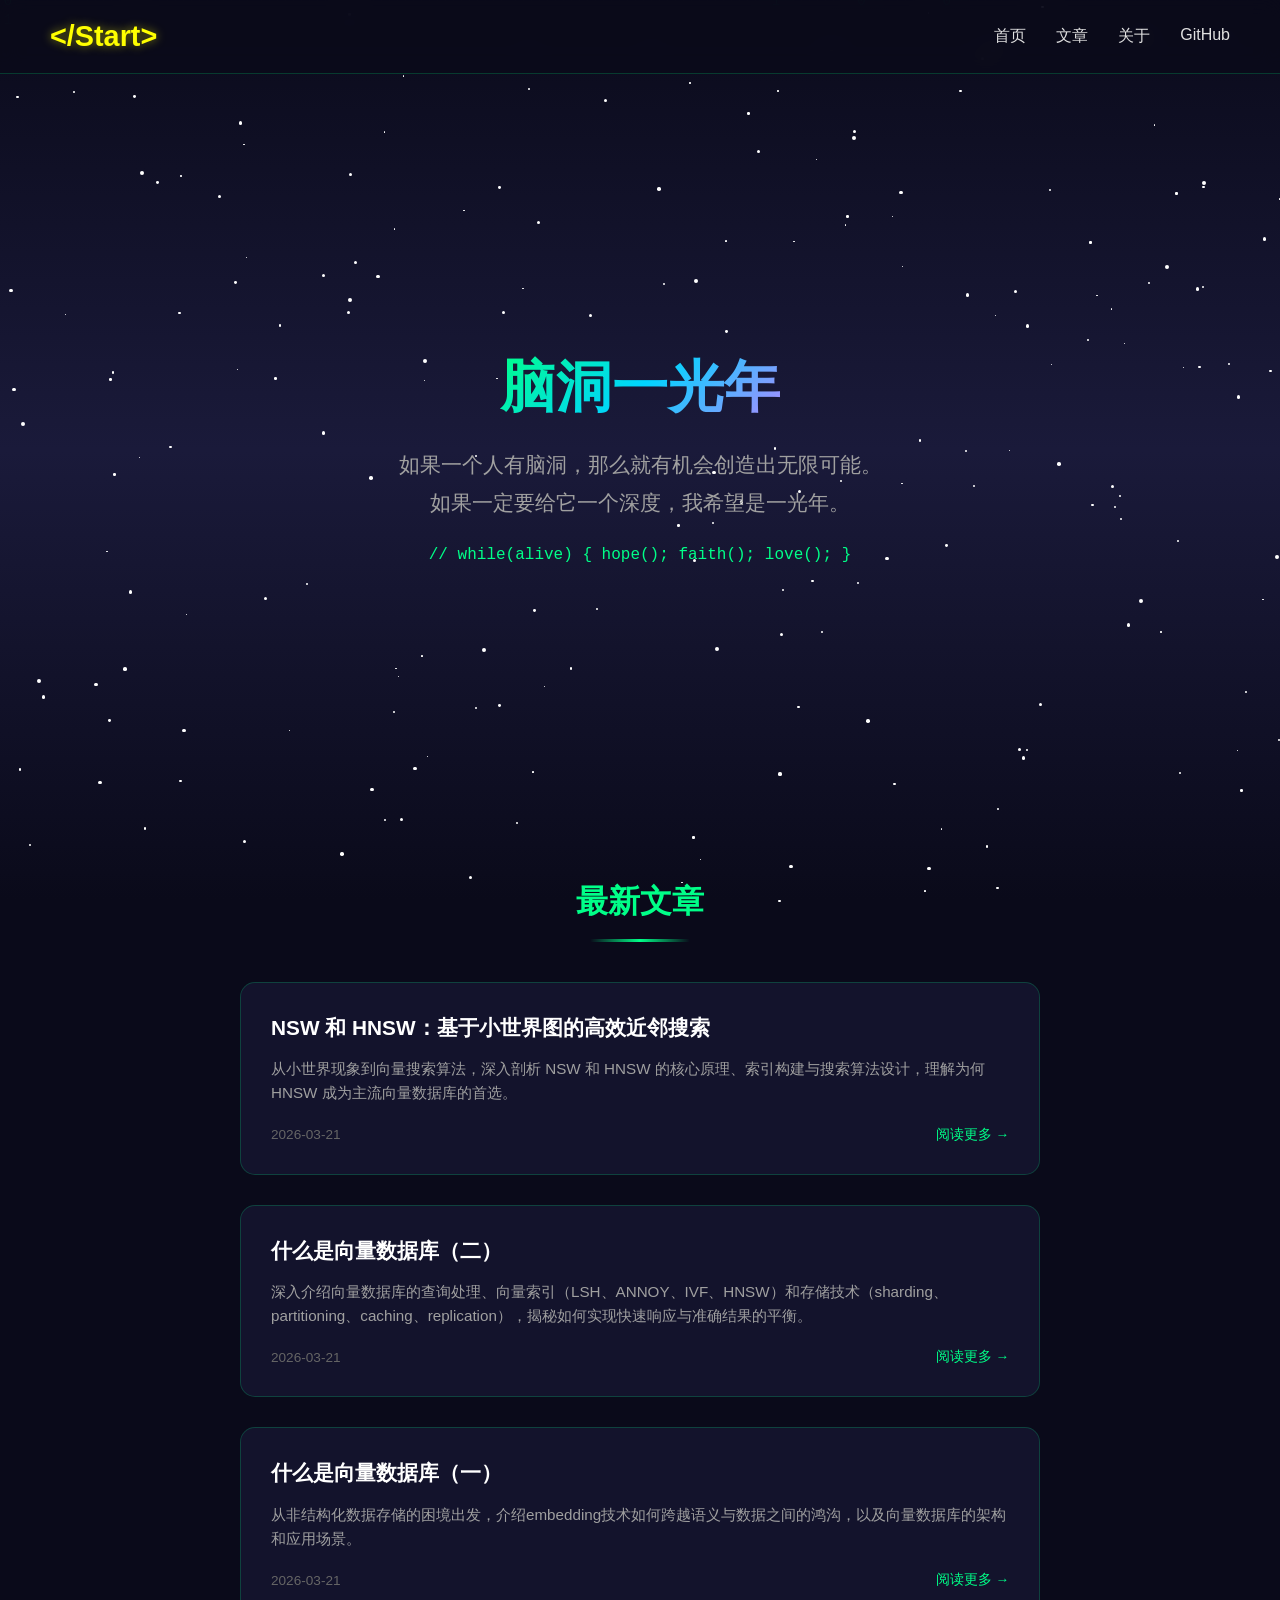
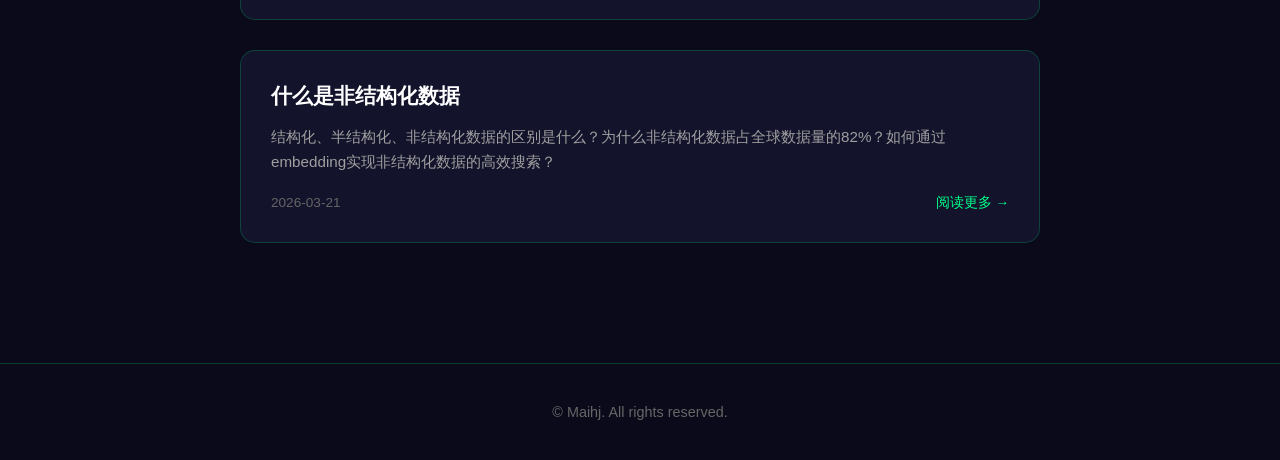
==== index.html @ da45a1bf "add analytics" ====
<!--
  Copyright (C) 2026 Maihj

  This program is free software: you can redistribute it and/or modify
  it under the terms of the GNU Affero General Public License as published
  by the Free Software Foundation, either version 3 of the License, or
  (at your option) any later version.

  This program is distributed in the hope that it will be useful,
  but WITHOUT ANY WARRANTY; without even the implied warranty of
  MERCHANTABILITY or FITNESS FOR A PARTICULAR PURPOSE. See the
  GNU Affero General Public License for more details.

  You should have received a copy of the GNU Affero General Public License
  along with this program. If not, see <https://www.gnu.org/licenses/>.
-->
<!DOCTYPE html>
<html lang="zh-CN">
<head>
    <meta charset="UTF-8">
    <meta name="viewport" content="width=device-width, initial-scale=1.0">
    <title>脑洞一光年</title>
    <link rel="stylesheet" href="css/style.css">
    <!-- Google tag (gtag.js) -->
    <script async src="https://www.googletagmanager.com/gtag/js?id=G-RDPFG4P50X"></script>
    <script>
        window.dataLayer = window.dataLayer || [];
        function gtag(){dataLayer.push(arguments);}
        gtag('js', new Date());
        gtag('config', 'G-RDPFG4P50X');
    </script>
</head>
<body>
    <!-- Starfield Background -->
    <div class="starfield"></div>
    <div class="stars" id="stars"></div>

    <!-- Binary Rain Effect -->
    <div class="binary-rain" id="binary-rain"></div>

    <!-- Navigation Bar -->
    <nav class="navbar">
        <a href="index.html" class="logo">&lt;/Start&gt;</a>
        <ul class="nav-links">
            <li><a href="index.html">首页</a></li>
            <li><a href="#articles">文章</a></li>
            <li><a href="about.html">关于</a></li>
            <li><a href="https://github.com/maihj" target="_blank">GitHub</a></li>
        </ul>
    </nav>

    <!-- Main Content -->
    <main class="main-content">
        <!-- Hero Section -->
        <section class="hero">
            <h1>脑洞一光年</h1>
            <p>如果一个人有脑洞，那么就有机会创造出无限可能。</p>
            <p>如果一定要给它一个深度，我希望是一光年。</p>
            <p class="tagline">// while(alive) { hope(); faith(); love(); }</p>
        </section>

        <!-- Article List -->
        <section class="articles-section" id="articles">
            <h2 class="section-title">最新文章</h2>
            <div class="articles-grid">
                <!-- NSW 和 HNSW：基于小世界图的高效近邻搜索 -->
                <article class="article-card">
                    <h3><a href="articles/nsw_hnsw.html">NSW 和 HNSW：基于小世界图的高效近邻搜索</a></h3>
                    <p class="summary">从小世界现象到向量搜索算法，深入剖析 NSW 和 HNSW 的核心原理、索引构建与搜索算法设计，理解为何 HNSW 成为主流向量数据库的首选。</p>
                    <div class="meta">
                        <span class="date">2026-03-21</span>
                        <a href="articles/nsw_hnsw.html" class="read-more">阅读更多 →</a>
                    </div>
                </article>
                <!-- 什么是向量数据库（二） -->
                <article class="article-card">
                    <h3><a href="articles/vector_db_2.html">什么是向量数据库（二）</a></h3>
                    <p class="summary">深入介绍向量数据库的查询处理、向量索引（LSH、ANNOY、IVF、HNSW）和存储技术（sharding、partitioning、caching、replication），揭秘如何实现快速响应与准确结果的平衡。</p>
                    <div class="meta">
                        <span class="date">2026-03-21</span>
                        <a href="articles/vector_db_2.html" class="read-more">阅读更多 →</a>
                    </div>
                </article>

                <!-- 什么是向量数据库（一） -->
                <article class="article-card">
                    <h3><a href="articles/vector_db_1.html">什么是向量数据库（一）</a></h3>
                    <p class="summary">从非结构化数据存储的困境出发，介绍embedding技术如何跨越语义与数据之间的鸿沟，以及向量数据库的架构和应用场景。</p>
                    <div class="meta">
                        <span class="date">2026-03-21</span>
                        <a href="articles/vector_db_1.html" class="read-more">阅读更多 →</a>
                    </div>
                </article>

                <!-- 什么是非结构化数据 -->
                <article class="article-card">
                    <h3><a href="articles/unstructured_data.html">什么是非结构化数据</a></h3>
                    <p class="summary">结构化、半结构化、非结构化数据的区别是什么？为什么非结构化数据占全球数据量的82%？如何通过embedding实现非结构化数据的高效搜索？</p>
                    <div class="meta">
                        <span class="date">2026-03-21</span>
                        <a href="articles/unstructured_data.html" class="read-more">阅读更多 →</a>
                    </div>
                </article>
            </div>
        </section>
    </main>

    <!-- Footer -->
    <footer class="footer">
        <p>&copy; Maihj. All rights reserved.</p>
    </footer>

    <script>
        // Generate Random Stars
        function createStars() {
            const starsContainer = document.getElementById('stars');
            const starCount = 200;

            for (let i = 0; i < starCount; i++) {
                const star = document.createElement('div');
                star.className = 'star';
                star.style.left = Math.random() * 100 + '%';
                star.style.top = Math.random() * 100 + '%';
                star.style.width = Math.random() * 3 + 1 + 'px';
                star.style.height = star.style.width;
                star.style.setProperty('--duration', (Math.random() * 3 + 2) + 's');
                star.style.animationDelay = Math.random() * 5 + 's';
                starsContainer.appendChild(star);
            }
        }

        // Generate Binary Rain
        function createBinaryRain() {
            const rainContainer = document.getElementById('binary-rain');
            const columnCount = 30;

            for (let i = 0; i < columnCount; i++) {
                const column = document.createElement('div');
                column.className = 'binary-column';
                column.style.left = (i / columnCount * 100) + '%';
                column.style.setProperty('--duration', (Math.random() * 10 + 15) + 's');
                column.style.animationDelay = Math.random() * 15 + 's';

                let binaryString = '';
                const length = Math.floor(Math.random() * 30 + 20);
                for (let j = 0; j < length; j++) {
                    binaryString += Math.random() > 0.5 ? '1' : '0';
                }
                column.textContent = binaryString;

                rainContainer.appendChild(column);
            }
        }

        // Page Load Events
        document.addEventListener('DOMContentLoaded', function() {
            createStars();
            createBinaryRain();
        });
    </script>
</body>
</html>
---- css/style.css ----
/*
  Copyright (C) 2026 Maihj

  This program is free software: you can redistribute it and/or modify
  it under the terms of the GNU Affero General Public License as published
  by the Free Software Foundation, either version 3 of the License, or
  (at your option) any later version.

  This program is distributed in the hope that it will be useful,
  but WITHOUT ANY WARRANTY; without even the implied warranty of
  MERCHANTABILITY or FITNESS FOR A PARTICULAR PURPOSE. See the
  GNU Affero General Public License for more details.

  You should have received a copy of the GNU Affero General Public License
  along with this program. If not, see <https://www.gnu.org/licenses/>.
*/

/* Global Styles */
* {
    margin: 0;
    padding: 0;
    box-sizing: border-box;
}

body {
    font-family: 'Segoe UI', Tahoma, Geneva, Verdana, sans-serif;
    background: #0a0a1a;
    color: #e0e0e0;
    min-height: 100vh;
    overflow-x: hidden;
}

/* Starfield Background */
.starfield {
    position: fixed;
    top: 0;
    left: 0;
    width: 100%;
    height: 100%;
    z-index: -2;
    background: linear-gradient(to bottom, #0a0a1a 0%, #1a1a3a 50%, #0a0a1a 100%);
}

/* Stars */
.stars {
    position: fixed;
    top: 0;
    left: 0;
    width: 100%;
    height: 100%;
    z-index: -1;
}

.star {
    position: absolute;
    background: white;
    border-radius: 50%;
    animation: twinkle var(--duration) infinite;
}

@keyframes twinkle {
    0%, 100% { opacity: 0.3; transform: scale(1); }
    50% { opacity: 1; transform: scale(1.2); }
}

/* Binary Rain Effect */
.binary-rain {
    position: fixed;
    top: 0;
    left: 0;
    width: 100%;
    height: 100%;
    z-index: -1;
    pointer-events: none;
    overflow: hidden;
}

.binary-column {
    position: absolute;
    top: -100%;
    font-family: 'Courier New', monospace;
    font-size: 14px;
    color: rgba(0, 255, 136, 0.15);
    writing-mode: vertical-rl;
    text-orientation: upright;
    animation: rain var(--duration) linear infinite;
    letter-spacing: 3px;
}

@keyframes rain {
    0% { transform: translateY(0); }
    100% { transform: translateY(200vh); }
}

/* Navigation Bar  */
.navbar {
    position: fixed;
    top: 0;
    left: 0;
    right: 0;
    padding: 20px 50px;
    display: flex;
    justify-content: space-between;
    align-items: center;
    background: rgba(10, 10, 26, 0.8);
    backdrop-filter: blur(10px);
    z-index: 1000;
    border-bottom: 1px solid rgba(0, 255, 136, 0.2);
}

.logo {
    font-size: 1.8rem;
    font-weight: bold;
    color: #ffff00;
    text-decoration: none;
    text-shadow: 0 0 10px rgba(255, 255, 0, 0.5);
}

.nav-links {
    display: flex;
    gap: 30px;
    list-style: none;
}

.nav-links a {
    color: #e0e0e0;
    text-decoration: none;
    font-size: 1rem;
    transition: all 0.3s ease;
    position: relative;
}

.nav-links a:hover {
    color: #00ff88;
    text-shadow: 0 0 10px rgba(0, 255, 136, 0.5);
}

.nav-links a::after {
    content: '';
    position: absolute;
    bottom: -5px;
    left: 0;
    width: 0;
    height: 2px;
    background: #00ff88;
    transition: width 0.3s ease;
}

.nav-links a:hover::after {
    width: 100%;
}

/* Main Content */
.main-content {
    padding-top: 100px;
    min-height: 100vh;
}

/* Hero Section */
.hero {
    display: flex;
    flex-direction: column;
    align-items: center;
    justify-content: center;
    min-height: 80vh;
    text-align: center;
    padding: 0 20px;
}

.hero h1 {
    font-size: 3.5rem;
    margin-bottom: 20px;
    background: linear-gradient(135deg, #00ff88 0%, #00d4ff 50%, #b388ff 100%);
    -webkit-background-clip: text;
    -webkit-text-fill-color: transparent;
    background-clip: text;
    animation: glow 3s ease-in-out infinite;
}

@keyframes glow {
    0%, 100% { filter: drop-shadow(0 0 20px rgba(0, 255, 136, 0.3)); }
    50% { filter: drop-shadow(0 0 40px rgba(0, 255, 136, 0.6)); }
}

.hero p {
    font-size: 1.3rem;
    color: #a0a0a0;
    max-width: 600px;
    line-height: 1.8;
}

.hero .tagline {
    font-family: 'Courier New', monospace;
    color: #00ff88;
    margin-top: 20px;
    font-size: 1rem;
}

/* Article List */
.articles-section {
    padding: 60px 50px;
    max-width: 1200px;
    margin: 0 auto;
}

.section-title {
    font-size: 2rem;
    color: #00ff88;
    margin-bottom: 40px;
    text-align: center;
    position: relative;
}

.section-title::after {
    content: '';
    display: block;
    width: 100px;
    height: 3px;
    background: linear-gradient(90deg, transparent, #00ff88, transparent);
    margin: 15px auto 0;
}

.articles-grid {
    display: grid;
    grid-template-columns: 1fr;
    gap: 30px;
    max-width: 800px;
    margin: 0 auto;
}

/* Article Card */
.article-card {
    background: rgba(26, 26, 58, 0.6);
    border: 1px solid rgba(0, 255, 136, 0.2);
    border-radius: 15px;
    padding: 30px;
    transition: all 0.3s ease;
    position: relative;
    overflow: hidden;
}

.article-card::before {
    content: '';
    position: absolute;
    top: 0;
    left: 0;
    right: 0;
    height: 3px;
    background: linear-gradient(90deg, #00ff88, #00d4ff);
    transform: scaleX(0);
    transition: transform 0.3s ease;
}

.article-card:hover {
    transform: translateY(-10px);
    box-shadow: 0 20px 40px rgba(0, 255, 136, 0.15);
    border-color: rgba(0, 255, 136, 0.5);
}

.article-card:hover::before {
    transform: scaleX(1);
}

.article-card h3 {
    font-size: 1.3rem;
    color: #ffffff;
    margin-bottom: 15px;
    line-height: 1.4;
}

.article-card h3 a {
    color: inherit;
    text-decoration: none;
    transition: color 0.3s ease;
}

.article-card h3 a:hover {
    color: #00ff88;
}

.article-card .summary {
    color: #a0a0a0;
    font-size: 0.95rem;
    line-height: 1.6;
    margin-bottom: 20px;
}

.article-card .meta {
    display: flex;
    justify-content: space-between;
    align-items: center;
    font-size: 0.85rem;
    color: #666;
}

.article-card .date {
    display: flex;
    align-items: center;
    gap: 5px;
}

.article-card .read-more {
    color: #00ff88;
    text-decoration: none;
    font-weight: 500;
    transition: all 0.3s ease;
}

.article-card .read-more:hover {
    text-shadow: 0 0 10px rgba(0, 255, 136, 0.5);
}

/* Article Details */
.article-page {
    max-width: 800px;
    margin: 0 auto;
    padding: 40px 20px;
}

.article-header {
    text-align: center;
    margin-bottom: 50px;
    padding-bottom: 30px;
    border-bottom: 1px solid rgba(0, 255, 136, 0.2);
}

.article-header h1 {
    font-size: 2.5rem;
    color: #ffffff;
    margin-bottom: 20px;
    line-height: 1.4;
}

.article-header .article-meta {
    color: #666;
    font-size: 0.9rem;
}

.article-content {
    font-size: 1.1rem;
    line-height: 1.9;
    color: #d0d0d0;
}

.article-content h2 {
    color: #00ff88;
    font-size: 1.8rem;
    margin: 40px 0 20px;
    padding-left: 15px;
    border-left: 3px solid #00ff88;
}

.article-content h3 {
    color: #00d4ff;
    font-size: 1.4rem;
    margin: 30px 0 15px;
}

.article-content p {
    margin-bottom: 20px;
}

.article-content ul, .article-content ol {
    margin: 20px 0;
    padding-left: 30px;
}

.article-content li {
    margin-bottom: 10px;
}

.article-content code {
    background: rgba(0, 255, 136, 0.1);
    padding: 2px 8px;
    border-radius: 4px;
    font-family: 'Courier New', monospace;
    color: #00ff88;
}

.article-content pre {
    background: rgba(26, 26, 58, 0.8);
    padding: 20px;
    border-radius: 10px;
    overflow-x: auto;
    margin: 20px 0;
    border: 1px solid rgba(0, 255, 136, 0.2);
}

.article-content pre code {
    background: none;
    padding: 0;
}

.article-content blockquote {
    border-left: 3px solid #00ff88;
    padding-left: 20px;
    margin: 20px 0;
    color: #a0a0a0;
    font-style: italic;
}

.article-content img {
    max-width: 100%;
    border-radius: 10px;
    margin: 20px 0;
}

.article-content a {
    color: #00d4ff;
    text-decoration: none;
    border-bottom: 1px dashed #00d4ff;
    transition: all 0.3s ease;
}

.article-content a:hover {
    color: #00ff88;
    border-bottom-color: #00ff88;
}

.article-content strong {
    color: #ffcc00;
    font-weight: 600;
    text-shadow: 0 0 10px rgba(255, 204, 0, 0.3);
}

/* Back Button */
.back-btn {
    display: inline-flex;
    align-items: center;
    gap: 8px;
    color: #00ff88;
    text-decoration: none;
    margin-bottom: 30px;
    font-size: 0.95rem;
    transition: all 0.3s ease;
}

.back-btn:hover {
    transform: translateX(-5px);
    text-shadow: 0 0 10px rgba(0, 255, 136, 0.5);
}

/* Footer */
.footer {
    text-align: center;
    padding: 40px 20px;
    border-top: 1px solid rgba(0, 255, 136, 0.2);
    margin-top: 60px;
}

.footer p {
    color: #666;
    font-size: 0.9rem;
}

.footer .social-links {
    display: flex;
    justify-content: center;
    gap: 20px;
    margin-top: 15px;
}

.footer .social-links a {
    color: #a0a0a0;
    text-decoration: none;
    transition: color 0.3s ease;
}

.footer .social-links a:hover {
    color: #00ff88;
}

/* About Page */
.about-page {
    display: flex;
    justify-content: center;
    align-items: center;
    min-height: calc(100vh - 100px);
    padding: 40px 20px;
}

.mystery-container {
    position: relative;
    display: flex;
    justify-content: center;
    align-items: center;
}

.mystery-mark {
    font-size: 35vw;
    font-weight: 100;
    font-family: 'Georgia', serif;
    background: linear-gradient(180deg, 
        #00ff88 0%, 
        #00d4ff 30%, 
        #b388ff 60%, 
        #ff88c0 100%);
    -webkit-background-clip: text;
    -webkit-text-fill-color: transparent;
    background-clip: text;
    animation: mysteryFloat 6s ease-in-out infinite, mysteryPulse 4s ease-in-out infinite;
    filter: drop-shadow(0 0 60px rgba(0, 255, 136, 0.3));
    user-select: none;
}

.mystery-glow {
    position: absolute;
    width: 50vw;
    height: 50vw;
    background: radial-gradient(circle, 
        rgba(0, 255, 136, 0.15) 0%, 
        rgba(0, 212, 255, 0.1) 30%, 
        rgba(179, 136, 255, 0.05) 60%, 
        transparent 70%);
    border-radius: 50%;
    animation: glowPulse 4s ease-in-out infinite;
    pointer-events: none;
}

@keyframes mysteryFloat {
    0%, 100% { transform: translateY(0) rotate(-2deg); }
    50% { transform: translateY(-20px) rotate(2deg); }
}

@keyframes mysteryPulse {
    0%, 100% { opacity: 0.8; }
    50% { opacity: 1; }
}

@keyframes glowPulse {
    0%, 100% { transform: scale(1); opacity: 0.5; }
    50% { transform: scale(1.1); opacity: 0.8; }
}

/* Responsive Design */
@media (max-width: 768px) {
    .navbar {
        padding: 15px 20px;
    }

    .logo {
        font-size: 1.4rem;
    }

    .nav-links {
        gap: 15px;
    }

    .nav-links a {
        font-size: 0.9rem;
    }

    .hero h1 {
        font-size: 2.2rem;
    }

    .hero p {
        font-size: 1.1rem;
    }

    .articles-section {
        padding: 40px 20px;
    }

    .articles-grid {
        grid-template-columns: 1fr;
    }

    .article-header h1 {
        font-size: 1.8rem;
    }
}
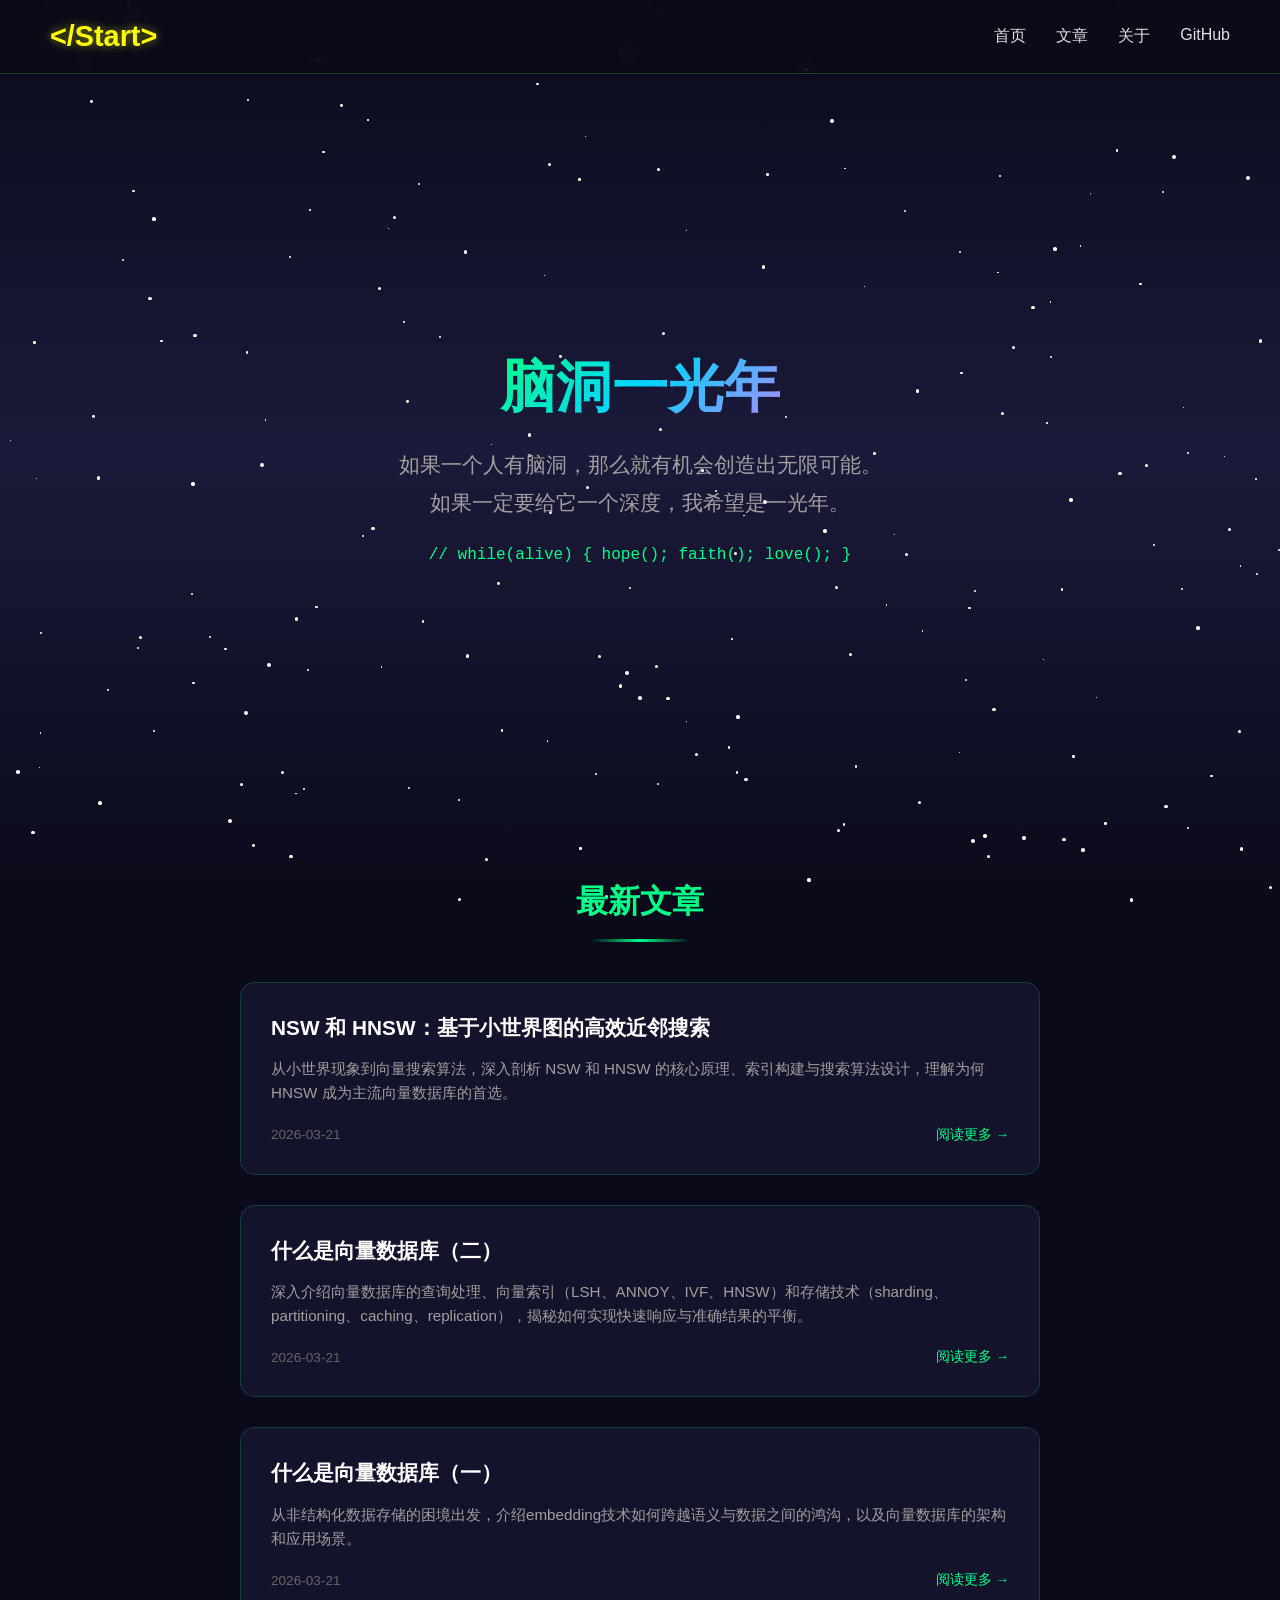
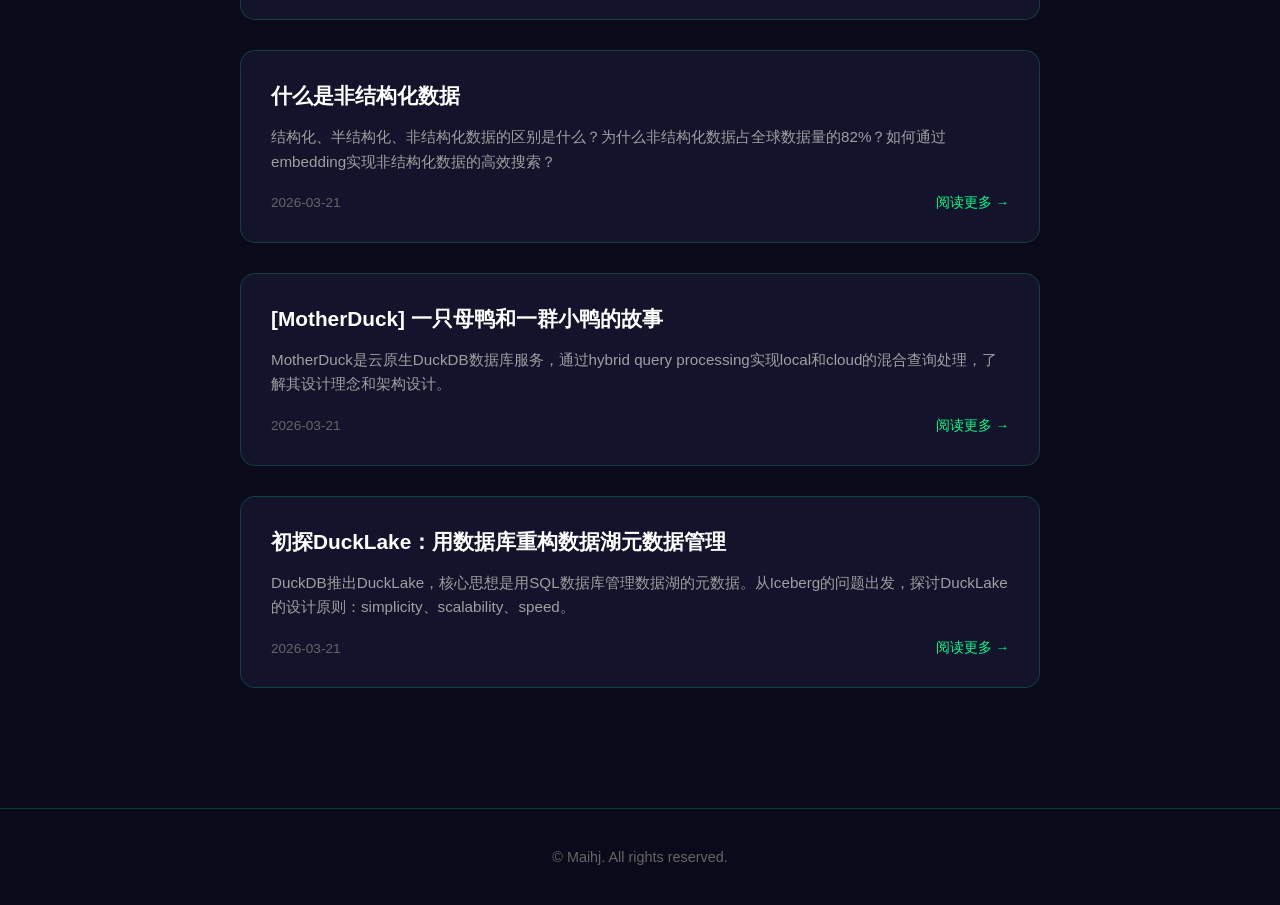
==== commit f86497f0: "add articles" ====
--- a/index.html
+++ b/index.html
@@ -63,7 +63,7 @@
         <section class="articles-section" id="articles">
             <h2 class="section-title">最新文章</h2>
             <div class="articles-grid">
-                <!-- NSW 和 HNSW：基于小世界图的高效近邻搜索 -->
+                <!-- NSW and HNSW: Efficient Nearest Neighbor Search Based on Small-World Graphs -->
                 <article class="article-card">
                     <h3><a href="articles/nsw_hnsw.html">NSW 和 HNSW：基于小世界图的高效近邻搜索</a></h3>
                     <p class="summary">从小世界现象到向量搜索算法，深入剖析 NSW 和 HNSW 的核心原理、索引构建与搜索算法设计，理解为何 HNSW 成为主流向量数据库的首选。</p>
@@ -72,7 +72,7 @@
                         <a href="articles/nsw_hnsw.html" class="read-more">阅读更多 →</a>
                     </div>
                 </article>
-                <!-- 什么是向量数据库（二） -->
+                <!-- What is vector database (2) -->
                 <article class="article-card">
                     <h3><a href="articles/vector_db_2.html">什么是向量数据库（二）</a></h3>
                     <p class="summary">深入介绍向量数据库的查询处理、向量索引（LSH、ANNOY、IVF、HNSW）和存储技术（sharding、partitioning、caching、replication），揭秘如何实现快速响应与准确结果的平衡。</p>
@@ -82,7 +82,7 @@
                     </div>
                 </article>
 
-                <!-- 什么是向量数据库（一） -->
+                <!-- What is vector database (1) -->
                 <article class="article-card">
                     <h3><a href="articles/vector_db_1.html">什么是向量数据库（一）</a></h3>
                     <p class="summary">从非结构化数据存储的困境出发，介绍embedding技术如何跨越语义与数据之间的鸿沟，以及向量数据库的架构和应用场景。</p>
@@ -92,13 +92,33 @@
                     </div>
                 </article>
 
-                <!-- 什么是非结构化数据 -->
+                <!-- What is unstructured data -->
                 <article class="article-card">
                     <h3><a href="articles/unstructured_data.html">什么是非结构化数据</a></h3>
                     <p class="summary">结构化、半结构化、非结构化数据的区别是什么？为什么非结构化数据占全球数据量的82%？如何通过embedding实现非结构化数据的高效搜索？</p>
                     <div class="meta">
                         <span class="date">2026-03-21</span>
                         <a href="articles/unstructured_data.html" class="read-more">阅读更多 →</a>
+                    </div>
+                </article>
+
+                <!-- MotherDuck -->
+                <article class="article-card">
+                    <h3><a href="articles/motherduck.html">[MotherDuck] 一只母鸭和一群小鸭的故事</a></h3>
+                    <p class="summary">MotherDuck是云原生DuckDB数据库服务，通过hybrid query processing实现local和cloud的混合查询处理，了解其设计理念和架构设计。</p>
+                    <div class="meta">
+                        <span class="date">2026-03-21</span>
+                        <a href="articles/motherduck.html" class="read-more">阅读更多 →</a>
+                    </div>
+                </article>
+
+                <!-- ducklake -->
+                <article class="article-card">
+                    <h3><a href="articles/ducklake.html">初探DuckLake：用数据库重构数据湖元数据管理</a></h3>
+                    <p class="summary">DuckDB推出DuckLake，核心思想是用SQL数据库管理数据湖的元数据。从Iceberg的问题出发，探讨DuckLake的设计原则：simplicity、scalability、speed。</p>
+                    <div class="meta">
+                        <span class="date">2026-03-21</span>
+                        <a href="articles/ducklake.html" class="read-more">阅读更多 →</a>
                     </div>
                 </article>
             </div>
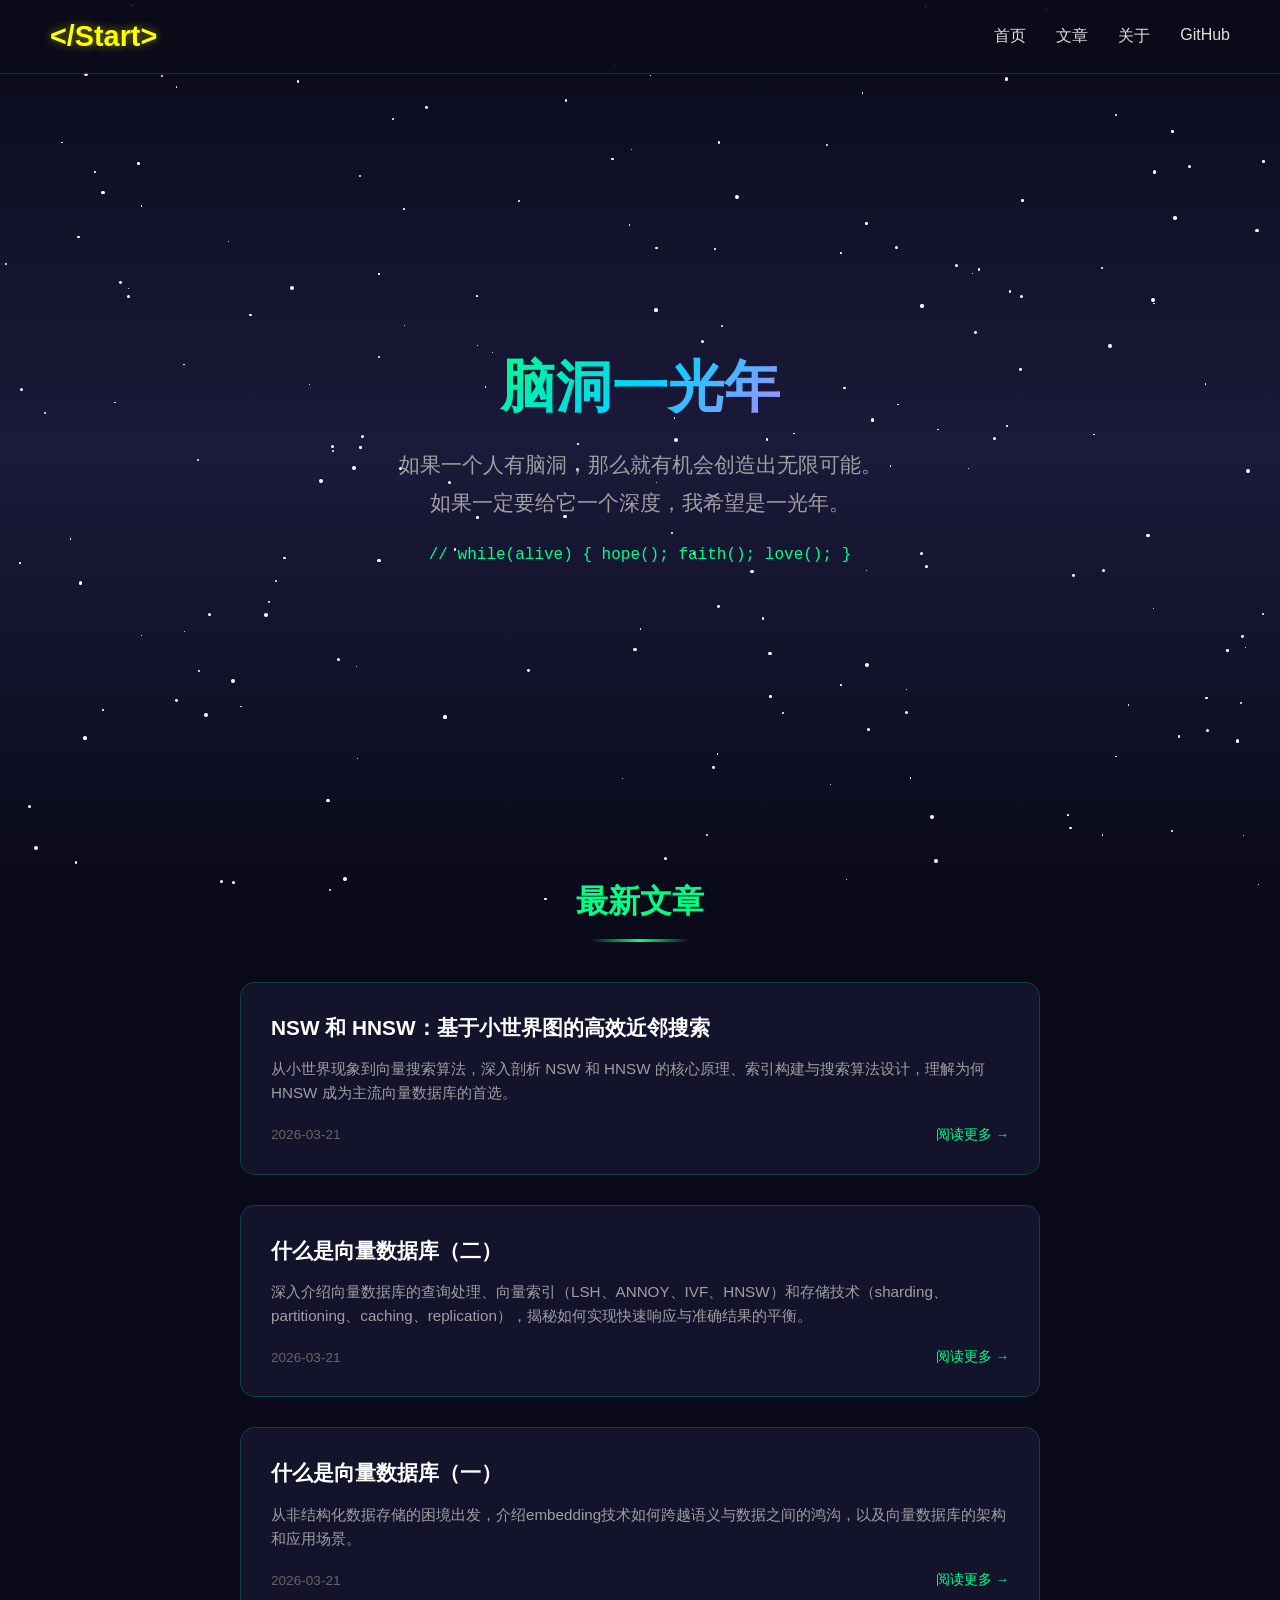
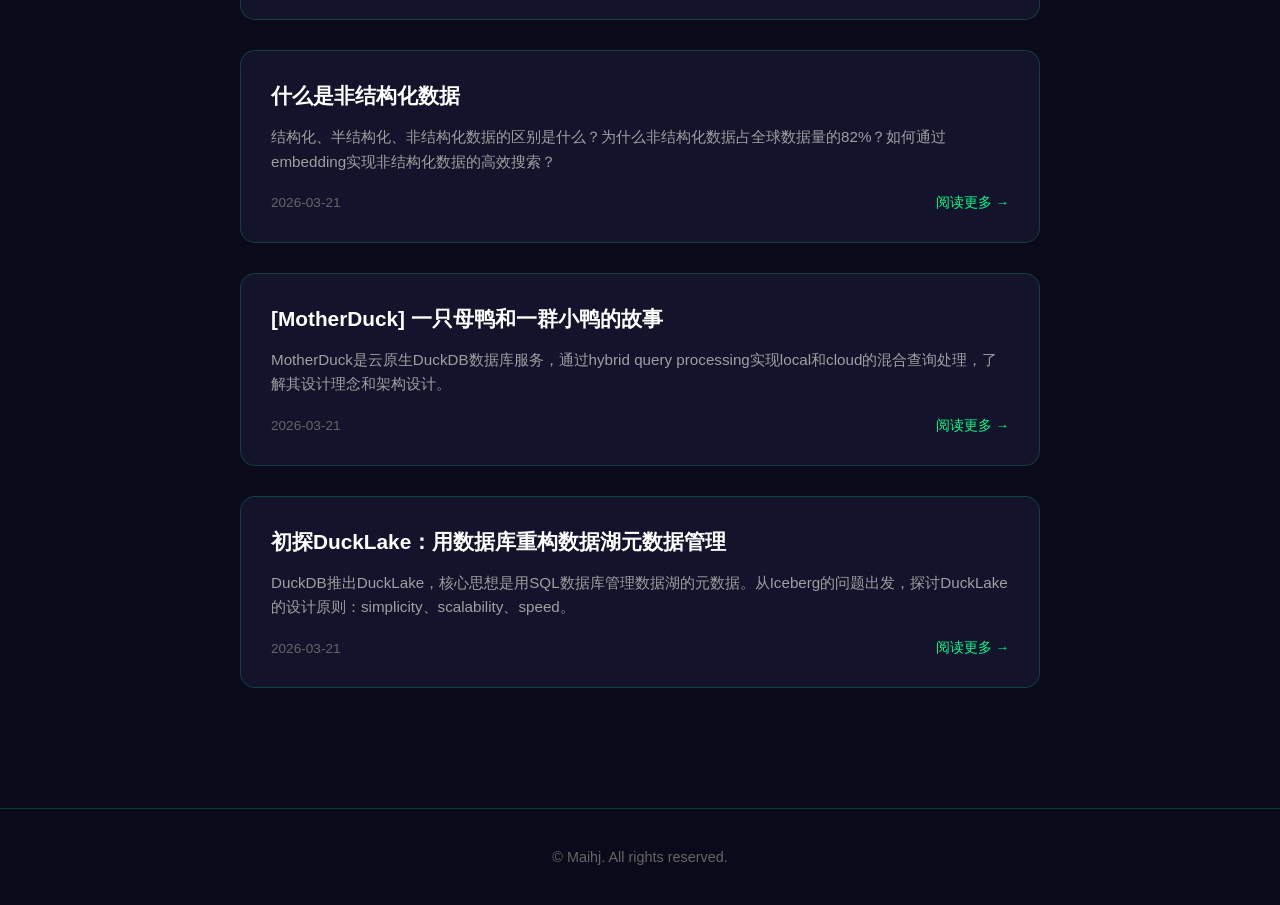
==== commit 195c54c4: "for search engine" ====
--- a/index.html
+++ b/index.html
@@ -19,16 +19,21 @@
 <head>
     <meta charset="UTF-8">
     <meta name="viewport" content="width=device-width, initial-scale=1.0">
-    <title>脑洞一光年</title>
+    <title>脑洞一光年 | Light-Year of Imagination</title>
+    <meta name="description" content="脑洞一光年 - 专注于向量数据库、近邻搜索算法、数据湖和AI技术的个人技术博客。探索NSW、HNSW、DuckLake、MotherDuck等前沿技术。">
+    <meta name="keywords" content="向量数据库,HNSW,NSW,近邻搜索,数据湖,DuckLake,MotherDuck,AI,机器学习,技术博客">
+    <meta name="author" content="Maihj">
+    <meta name="robots" content="index, follow">
+    <link rel="canonical" href="https://maihj.github.io/">
+    <meta property="og:type" content="website">
+    <meta property="og:url" content="https://maihj.github.io/">
+    <meta property="og:title" content="脑洞一光年 | Light-Year of Imagination">
+    <meta property="og:description" content="专注于向量数据库、近邻搜索算法、数据湖和AI技术的个人技术博客">
+    <meta name="twitter:card" content="summary_large_image">
+    <meta name="twitter:title" content="脑洞一光年 | Light-Year of Imagination">
+    <meta name="twitter:description" content="专注于向量数据库、近邻搜索算法、数据湖和AI技术的个人技术博客">
     <link rel="stylesheet" href="css/style.css">
-    <!-- Google tag (gtag.js) -->
-    <script async src="https://www.googletagmanager.com/gtag/js?id=G-RDPFG4P50X"></script>
-    <script>
-        window.dataLayer = window.dataLayer || [];
-        function gtag(){dataLayer.push(arguments);}
-        gtag('js', new Date());
-        gtag('config', 'G-RDPFG4P50X');
-    </script>
+    <script src="js/analytics.js"></script>
 </head>
 <body>
     <!-- Starfield Background -->
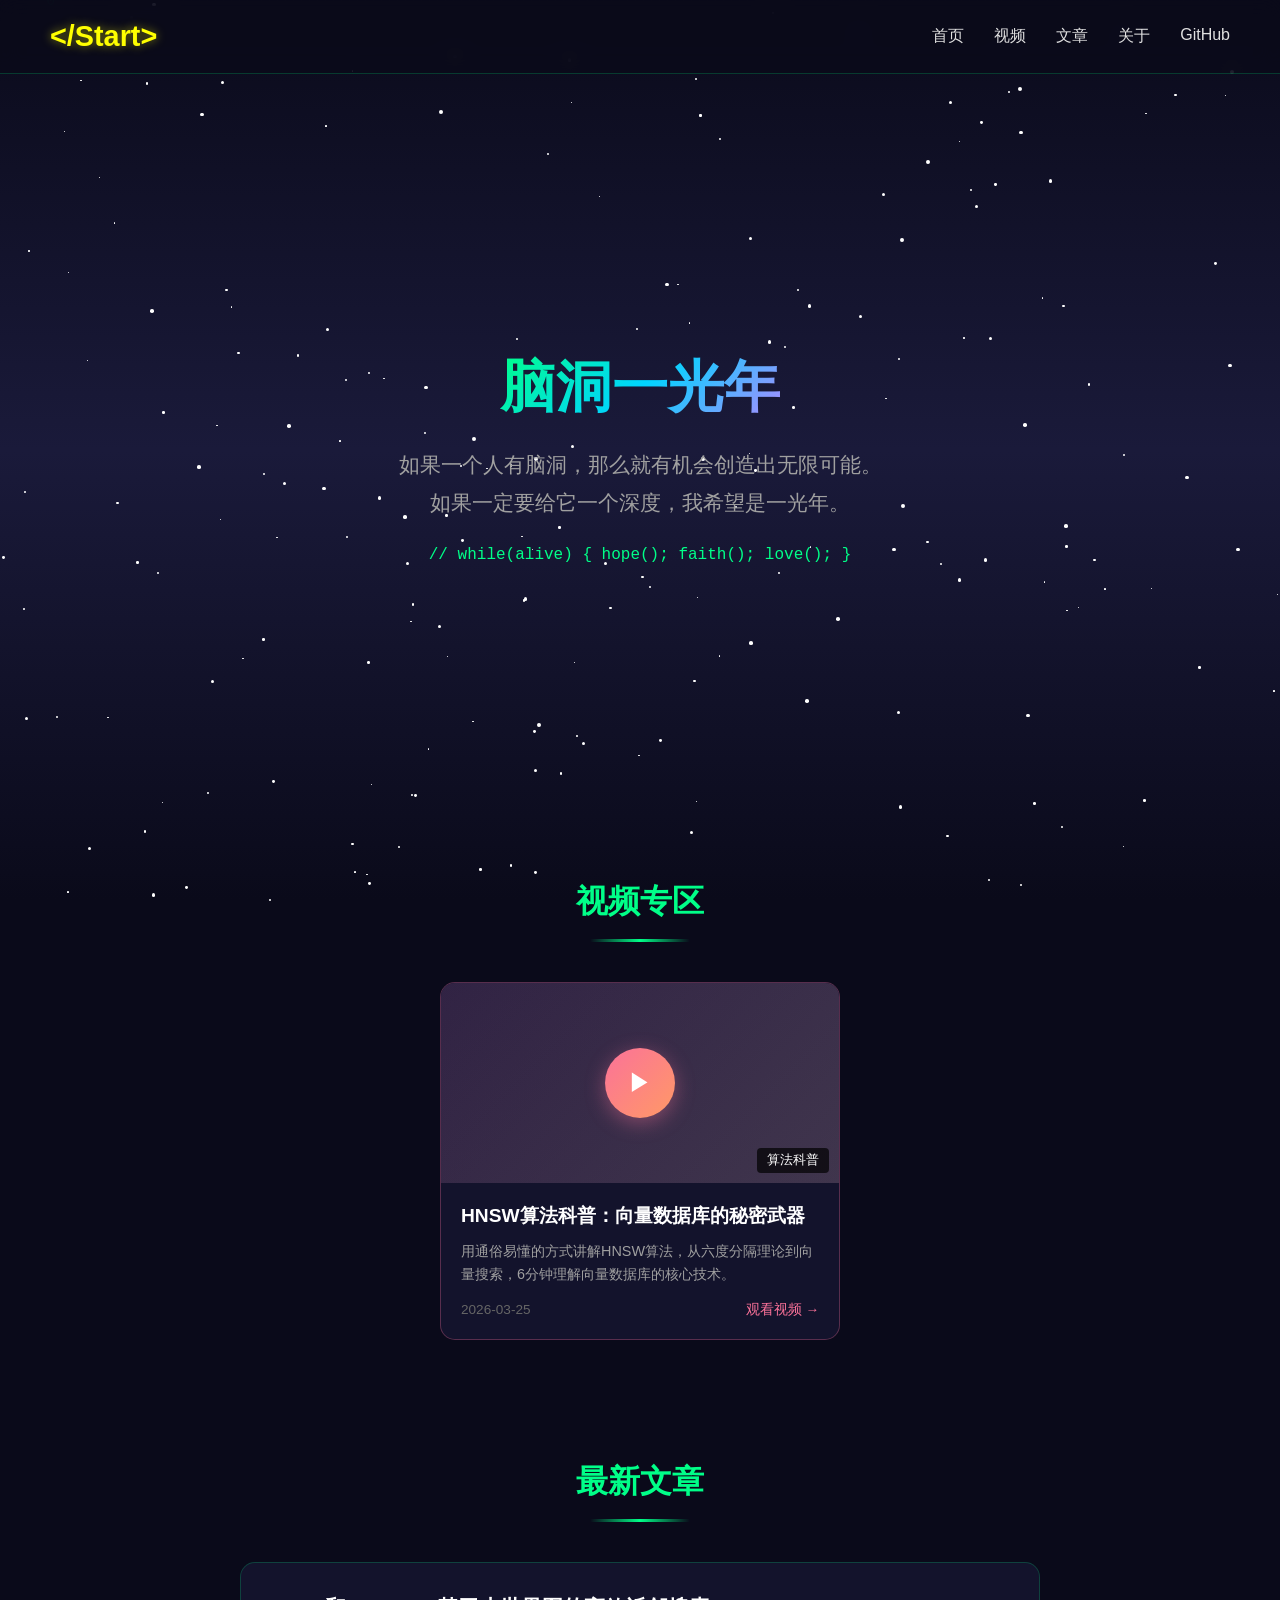
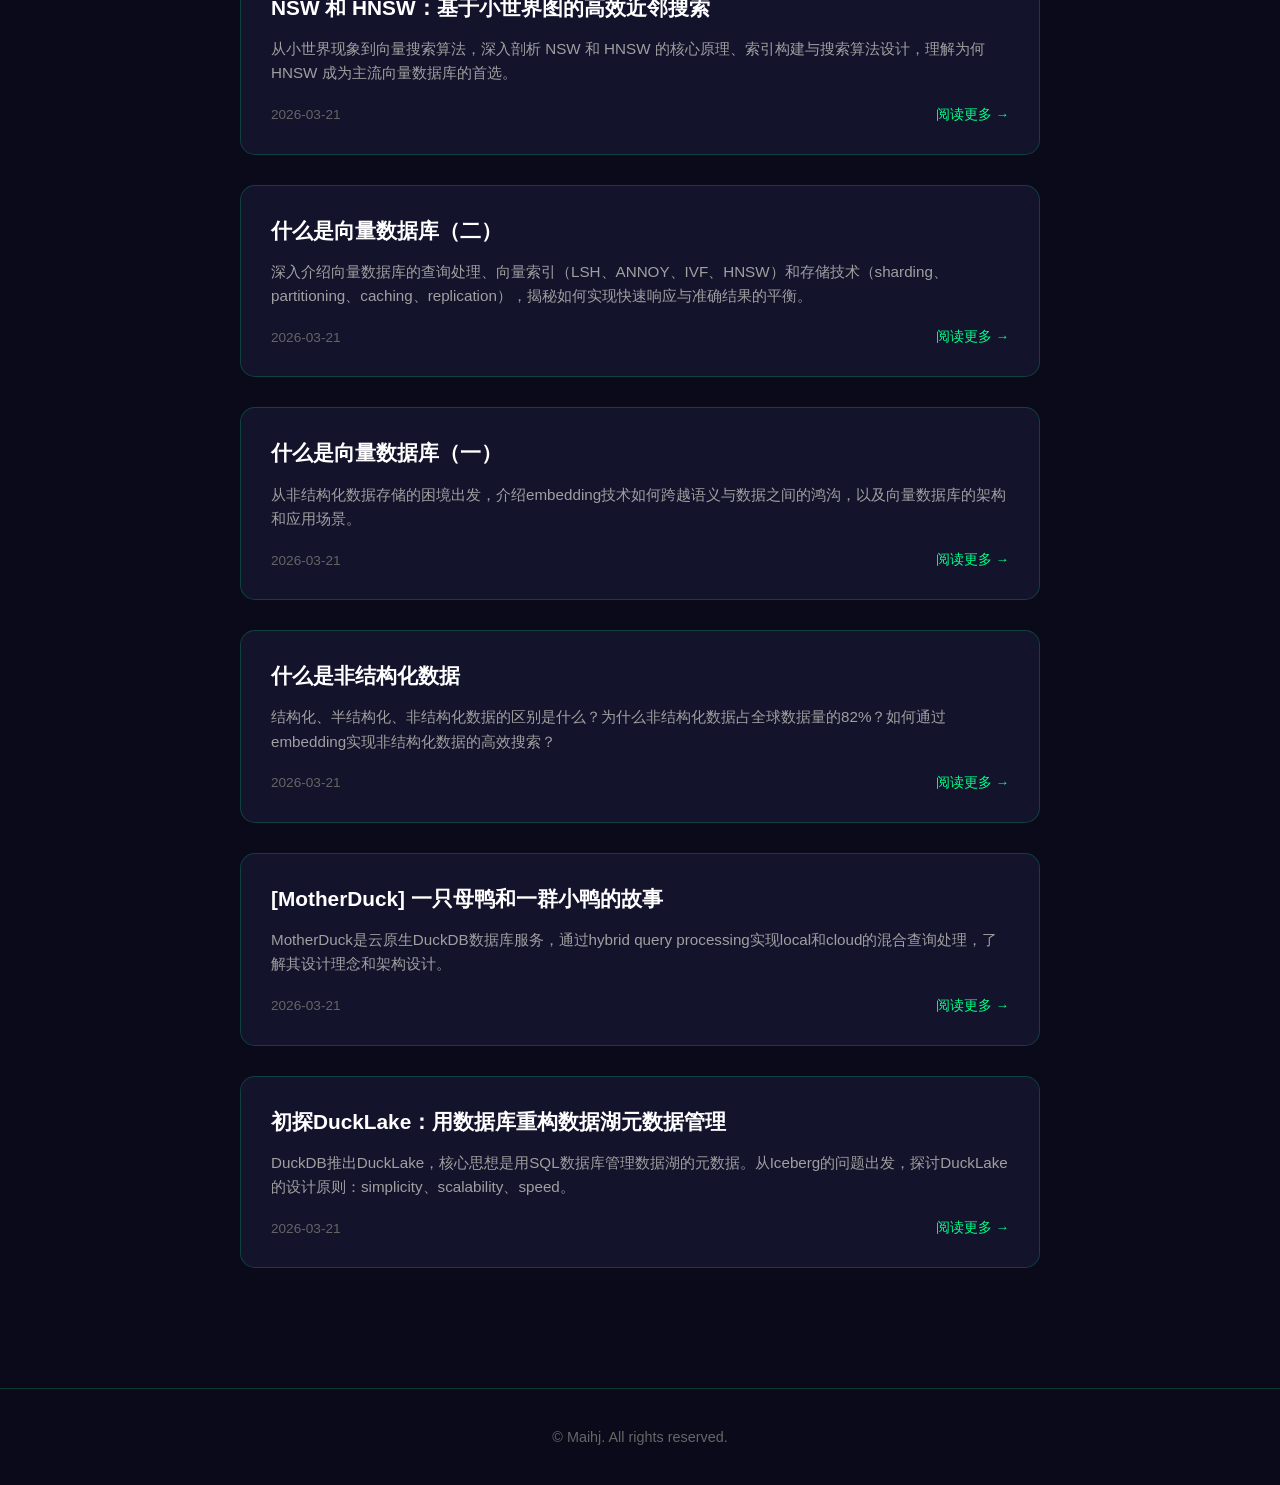
==== commit e2fab2d2: "add an hnsw video" ====
--- a/index.html
+++ b/index.html
@@ -48,6 +48,7 @@
         <a href="index.html" class="logo">&lt;/Start&gt;</a>
         <ul class="nav-links">
             <li><a href="index.html">首页</a></li>
+            <li><a href="#videos">视频</a></li>
             <li><a href="#articles">文章</a></li>
             <li><a href="about.html">关于</a></li>
             <li><a href="https://github.com/maihj" target="_blank">GitHub</a></li>
@@ -64,7 +65,28 @@
             <p class="tagline">// while(alive) { hope(); faith(); love(); }</p>
         </section>
 
-        <!-- Article List -->
+        <!-- Video Section -->
+        <section class="videos-section" id="videos">
+            <h2 class="section-title">视频专区</h2>
+            <div class="videos-grid">
+                <article class="video-card">
+                    <a href="videos/hnsw_simple.html" class="video-thumbnail">
+                        <div class="play-icon">▶</div>
+                        <span class="video-duration">算法科普</span>
+                    </a>
+                    <div class="video-content">
+                        <h3><a href="videos/hnsw_simple.html">HNSW算法科普：向量数据库的秘密武器</a></h3>
+                        <p class="summary">用通俗易懂的方式讲解HNSW算法，从六度分隔理论到向量搜索，6分钟理解向量数据库的核心技术。</p>
+                        <div class="meta">
+                            <span class="date">2026-03-25</span>
+                            <a href="videos/hnsw_simple.html" class="watch-more">观看视频 →</a>
+                        </div>
+                    </div>
+                </article>
+            </div>
+        </section>
+
+        <!-- Article Section -->
         <section class="articles-section" id="articles">
             <h2 class="section-title">最新文章</h2>
             <div class="articles-grid">
--- a/css/style.css
+++ b/css/style.css
@@ -308,6 +308,134 @@
 
 .article-card .read-more:hover {
     text-shadow: 0 0 10px rgba(0, 255, 136, 0.5);
+}
+
+/* Video Section */
+.videos-section {
+    padding: 60px 50px;
+    max-width: 1200px;
+    margin: 0 auto;
+}
+
+.videos-grid {
+    display: flex;
+    flex-wrap: wrap;
+    justify-content: center;
+    gap: 30px;
+    max-width: 800px;
+    margin: 0 auto;
+}
+
+.video-card {
+    background: rgba(26, 26, 58, 0.6);
+    border: 1px solid rgba(251, 114, 153, 0.3);
+    border-radius: 15px;
+    overflow: hidden;
+    transition: all 0.3s ease;
+    width: 100%;
+    max-width: 400px;
+}
+
+.video-card:hover {
+    transform: translateY(-10px);
+    box-shadow: 0 20px 40px rgba(251, 114, 153, 0.2);
+    border-color: rgba(251, 114, 153, 0.6);
+}
+
+.video-thumbnail {
+    position: relative;
+    display: block;
+    height: 200px;
+    background: linear-gradient(135deg, #1a1a3a 0%, #2a2a4a 100%);
+    display: flex;
+    align-items: center;
+    justify-content: center;
+    text-decoration: none;
+}
+
+.video-thumbnail::before {
+    content: '';
+    position: absolute;
+    inset: 0;
+    background: linear-gradient(135deg, rgba(251, 114, 153, 0.1), rgba(255, 153, 102, 0.1));
+}
+
+.play-icon {
+    width: 70px;
+    height: 70px;
+    background: linear-gradient(135deg, #fb7299, #ff9966);
+    border-radius: 50%;
+    display: flex;
+    align-items: center;
+    justify-content: center;
+    font-size: 24px;
+    color: white;
+    transition: all 0.3s ease;
+    z-index: 1;
+    box-shadow: 0 5px 20px rgba(251, 114, 153, 0.4);
+}
+
+.video-card:hover .play-icon {
+    transform: scale(1.1);
+    box-shadow: 0 10px 30px rgba(251, 114, 153, 0.6);
+}
+
+.video-duration {
+    position: absolute;
+    bottom: 10px;
+    right: 10px;
+    background: rgba(0, 0, 0, 0.7);
+    color: #fff;
+    padding: 4px 10px;
+    border-radius: 4px;
+    font-size: 0.8rem;
+}
+
+.video-content {
+    padding: 20px;
+}
+
+.video-card h3 {
+    font-size: 1.2rem;
+    color: #ffffff;
+    margin-bottom: 10px;
+    line-height: 1.4;
+}
+
+.video-card h3 a {
+    color: inherit;
+    text-decoration: none;
+    transition: color 0.3s ease;
+}
+
+.video-card h3 a:hover {
+    color: #fb7299;
+}
+
+.video-card .summary {
+    color: #a0a0a0;
+    font-size: 0.9rem;
+    line-height: 1.6;
+    margin-bottom: 15px;
+}
+
+.video-card .meta {
+    display: flex;
+    justify-content: space-between;
+    align-items: center;
+    font-size: 0.85rem;
+    color: #666;
+}
+
+.video-card .watch-more {
+    color: #fb7299;
+    text-decoration: none;
+    font-weight: 500;
+    transition: all 0.3s ease;
+}
+
+.video-card .watch-more:hover {
+    text-shadow: 0 0 10px rgba(251, 114, 153, 0.5);
 }
 
 /* Article Details */
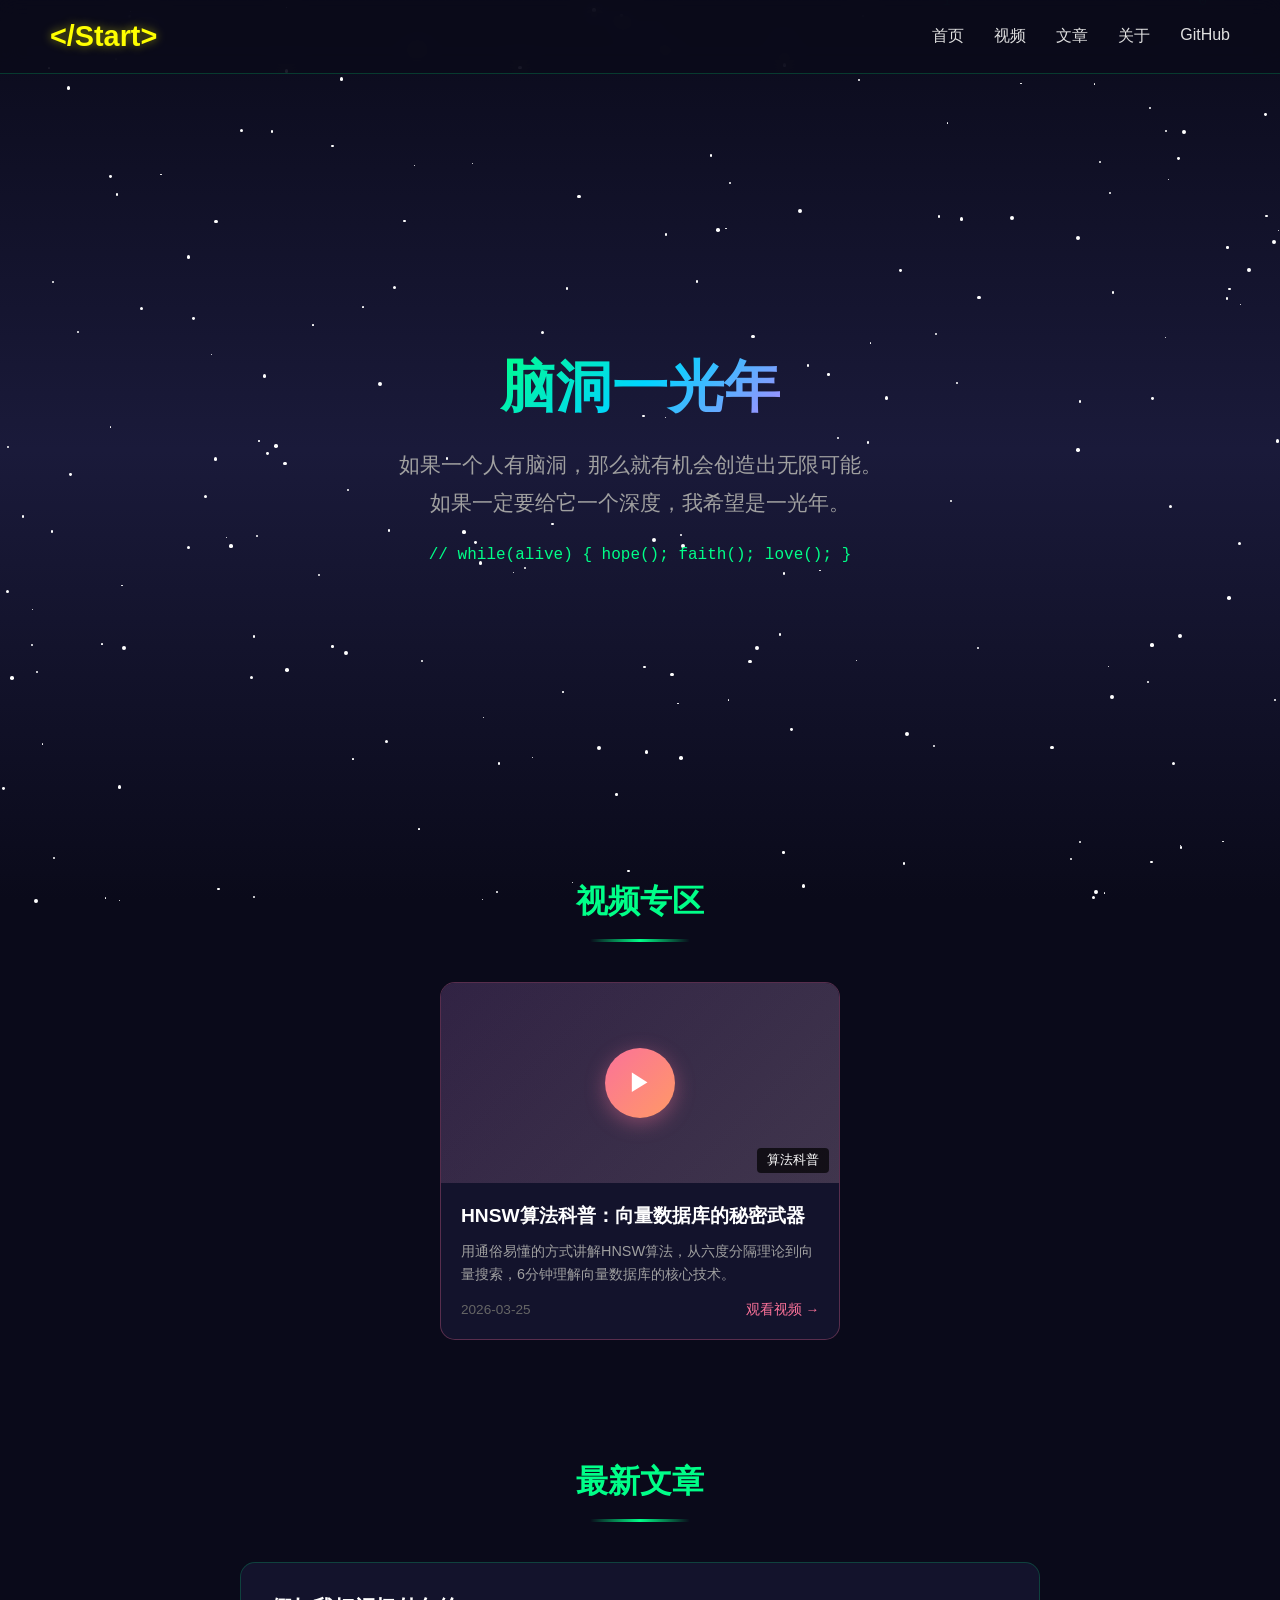
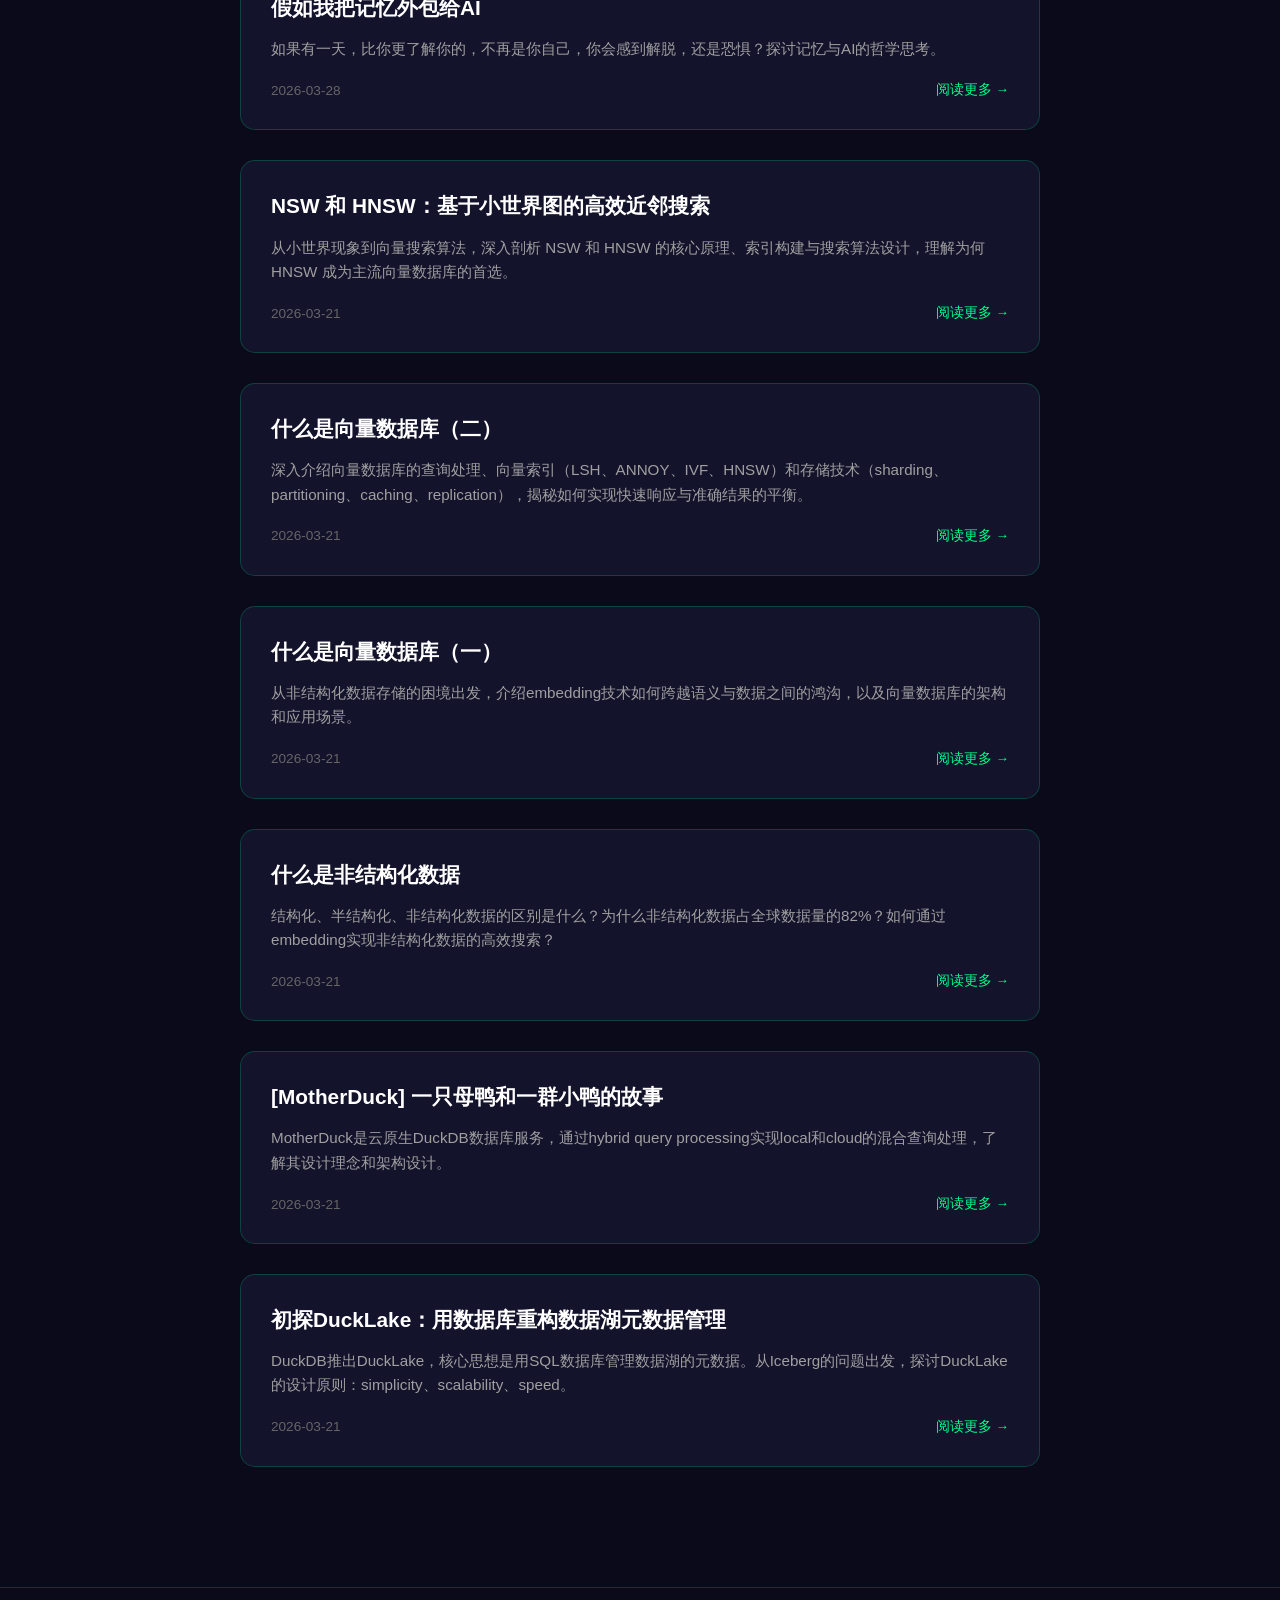
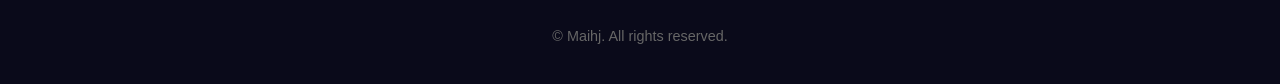
==== commit 7bc92568: "add a new article: memory_outsourcing" ====
--- a/index.html
+++ b/index.html
@@ -90,6 +90,15 @@
         <section class="articles-section" id="articles">
             <h2 class="section-title">最新文章</h2>
             <div class="articles-grid">
+                <!-- Memory Outsourcing to AI -->
+                <article class="article-card">
+                    <h3><a href="articles/memory_outsourcing.html">假如我把记忆外包给AI</a></h3>
+                    <p class="summary">如果有一天，比你更了解你的，不再是你自己，你会感到解脱，还是恐惧？探讨记忆与AI的哲学思考。</p>
+                    <div class="meta">
+                        <span class="date">2026-03-28</span>
+                        <a href="articles/memory_outsourcing.html" class="read-more">阅读更多 →</a>
+                    </div>
+                </article>
                 <!-- NSW and HNSW: Efficient Nearest Neighbor Search Based on Small-World Graphs -->
                 <article class="article-card">
                     <h3><a href="articles/nsw_hnsw.html">NSW 和 HNSW：基于小世界图的高效近邻搜索</a></h3>
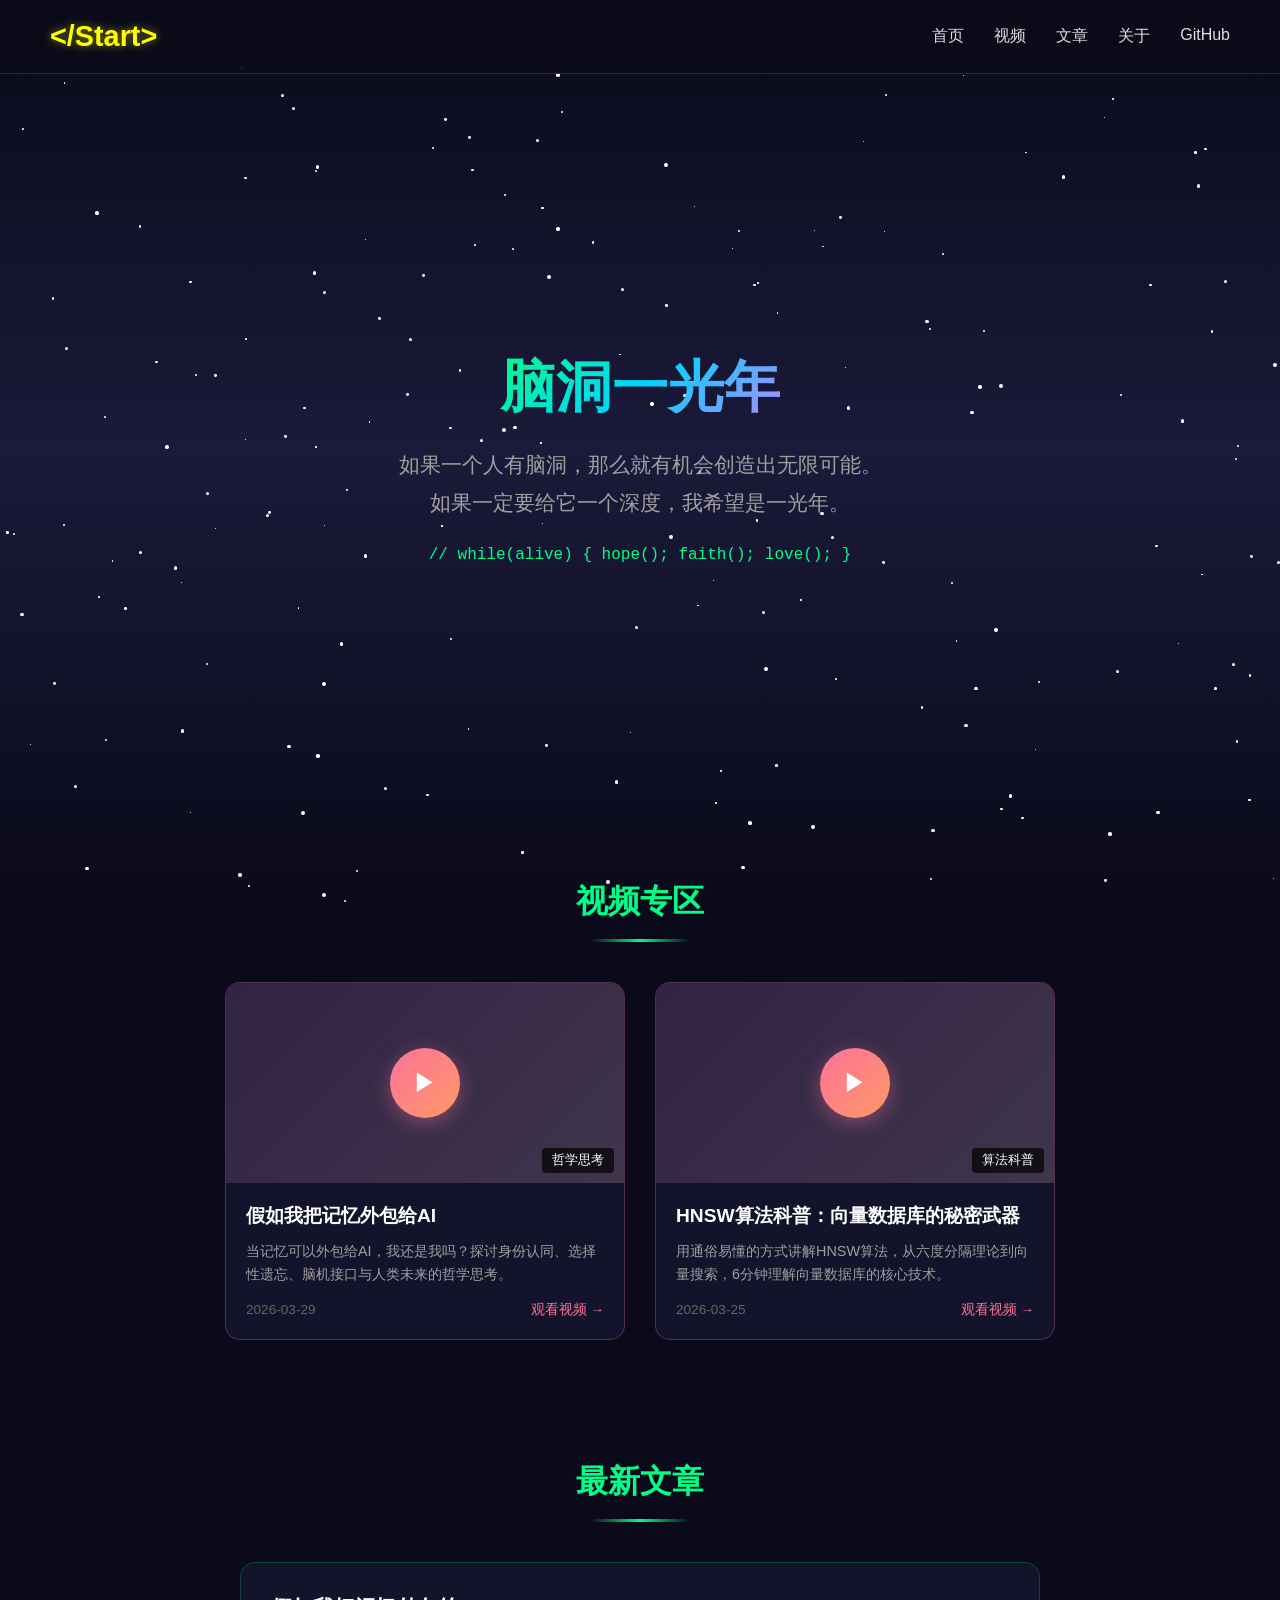
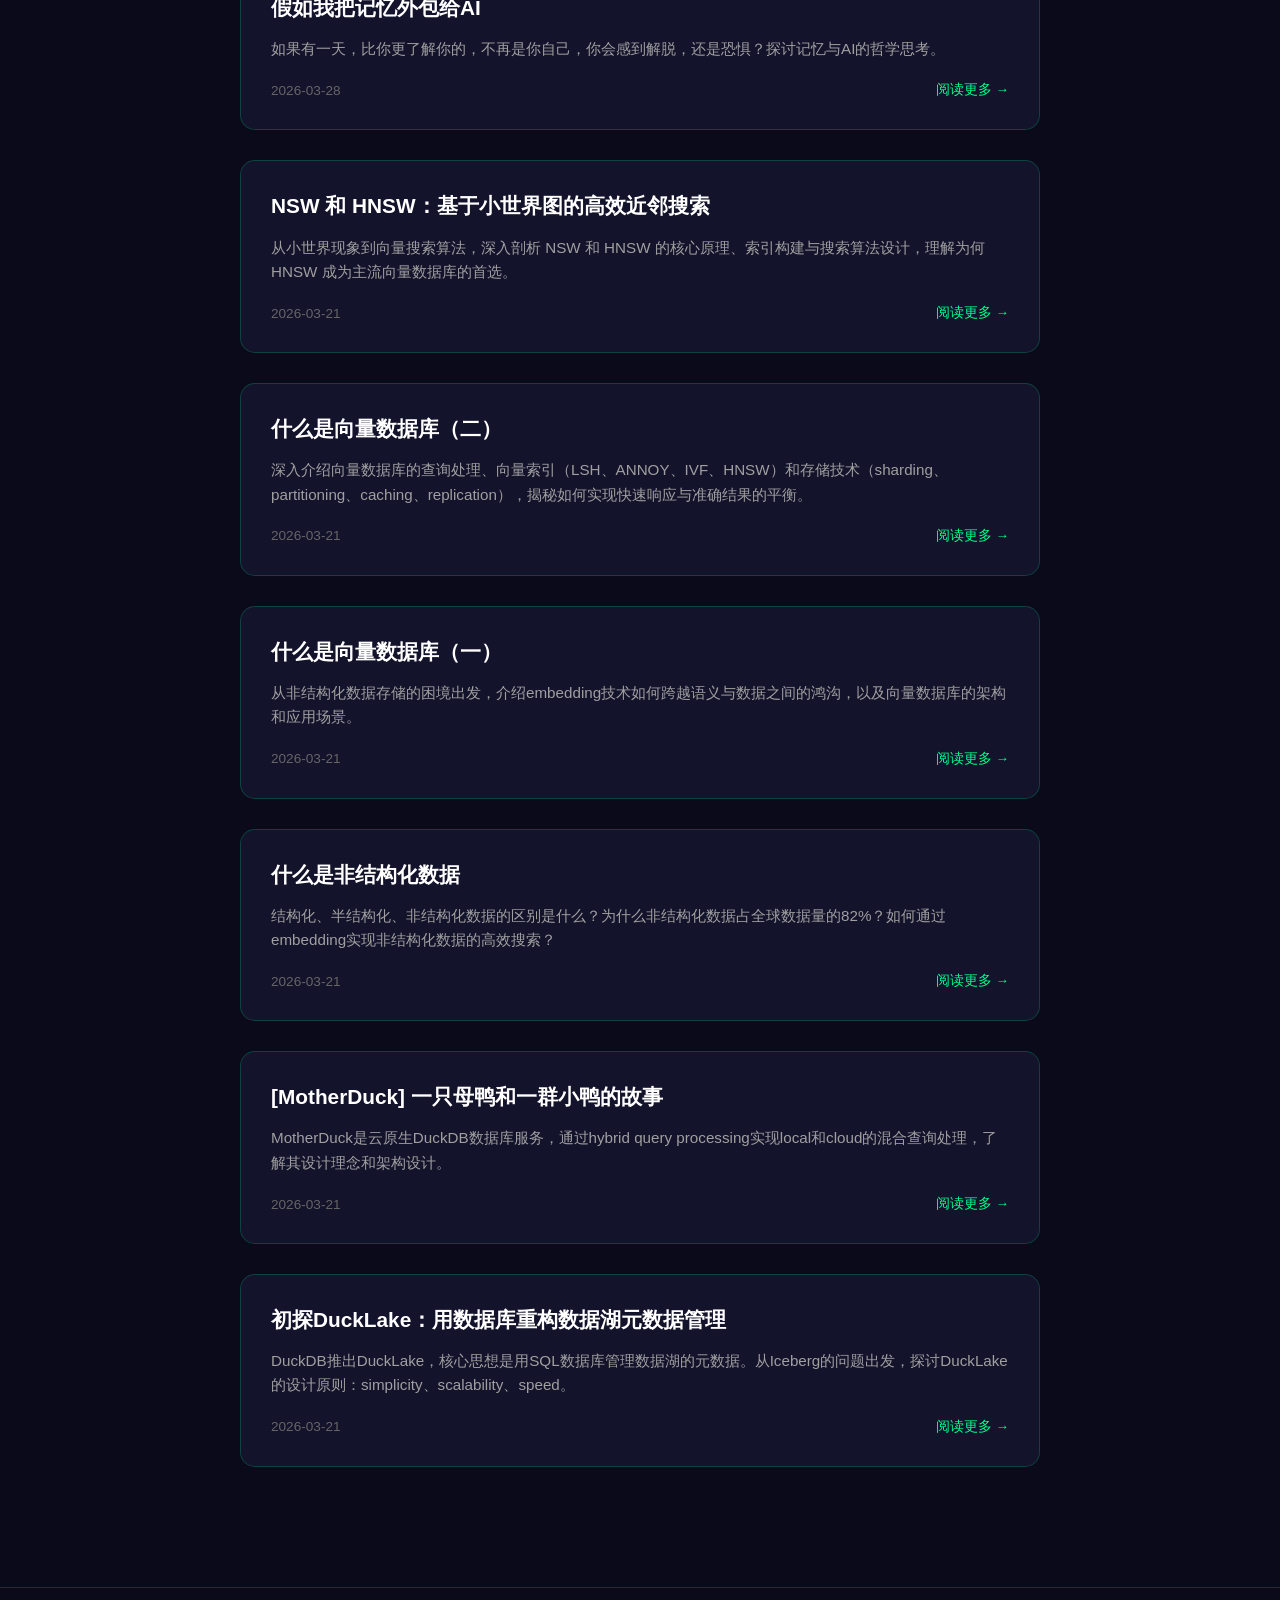
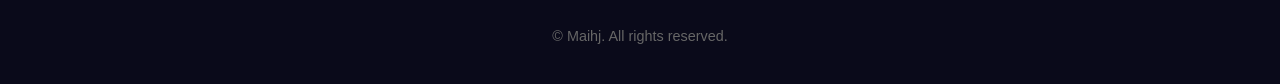
==== commit 3a0f3d77: "add a new video: memory_outsourcing" ====
--- a/index.html
+++ b/index.html
@@ -70,6 +70,20 @@
             <h2 class="section-title">视频专区</h2>
             <div class="videos-grid">
                 <article class="video-card">
+                    <a href="videos/memory_outsourcing_video.html" class="video-thumbnail">
+                        <div class="play-icon">▶</div>
+                        <span class="video-duration">哲学思考</span>
+                    </a>
+                    <div class="video-content">
+                        <h3><a href="videos/memory_outsourcing_video.html">假如我把记忆外包给AI</a></h3>
+                        <p class="summary">当记忆可以外包给AI，我还是我吗？探讨身份认同、选择性遗忘、脑机接口与人类未来的哲学思考。</p>
+                        <div class="meta">
+                            <span class="date">2026-03-29</span>
+                            <a href="videos/memory_outsourcing_video.html" class="watch-more">观看视频 →</a>
+                        </div>
+                    </div>
+                </article>
+                <article class="video-card">
                     <a href="videos/hnsw_simple.html" class="video-thumbnail">
                         <div class="play-icon">▶</div>
                         <span class="video-duration">算法科普</span>
--- a/css/style.css
+++ b/css/style.css
@@ -318,12 +318,10 @@
 }
 
 .videos-grid {
-    display: flex;
-    flex-wrap: wrap;
+    display: flex !important;
+    flex-wrap: nowrap;
     justify-content: center;
     gap: 30px;
-    max-width: 800px;
-    margin: 0 auto;
 }
 
 .video-card {
@@ -332,8 +330,8 @@
     border-radius: 15px;
     overflow: hidden;
     transition: all 0.3s ease;
-    width: 100%;
-    max-width: 400px;
+    width: 400px;
+    min-width: 400px;
 }
 
 .video-card:hover {
@@ -694,6 +692,15 @@
         grid-template-columns: 1fr;
     }
 
+    .videos-grid {
+        flex-wrap: wrap;
+    }
+
+    .video-card {
+        width: 100%;
+        min-width: unset;
+    }
+
     .article-header h1 {
         font-size: 1.8rem;
     }
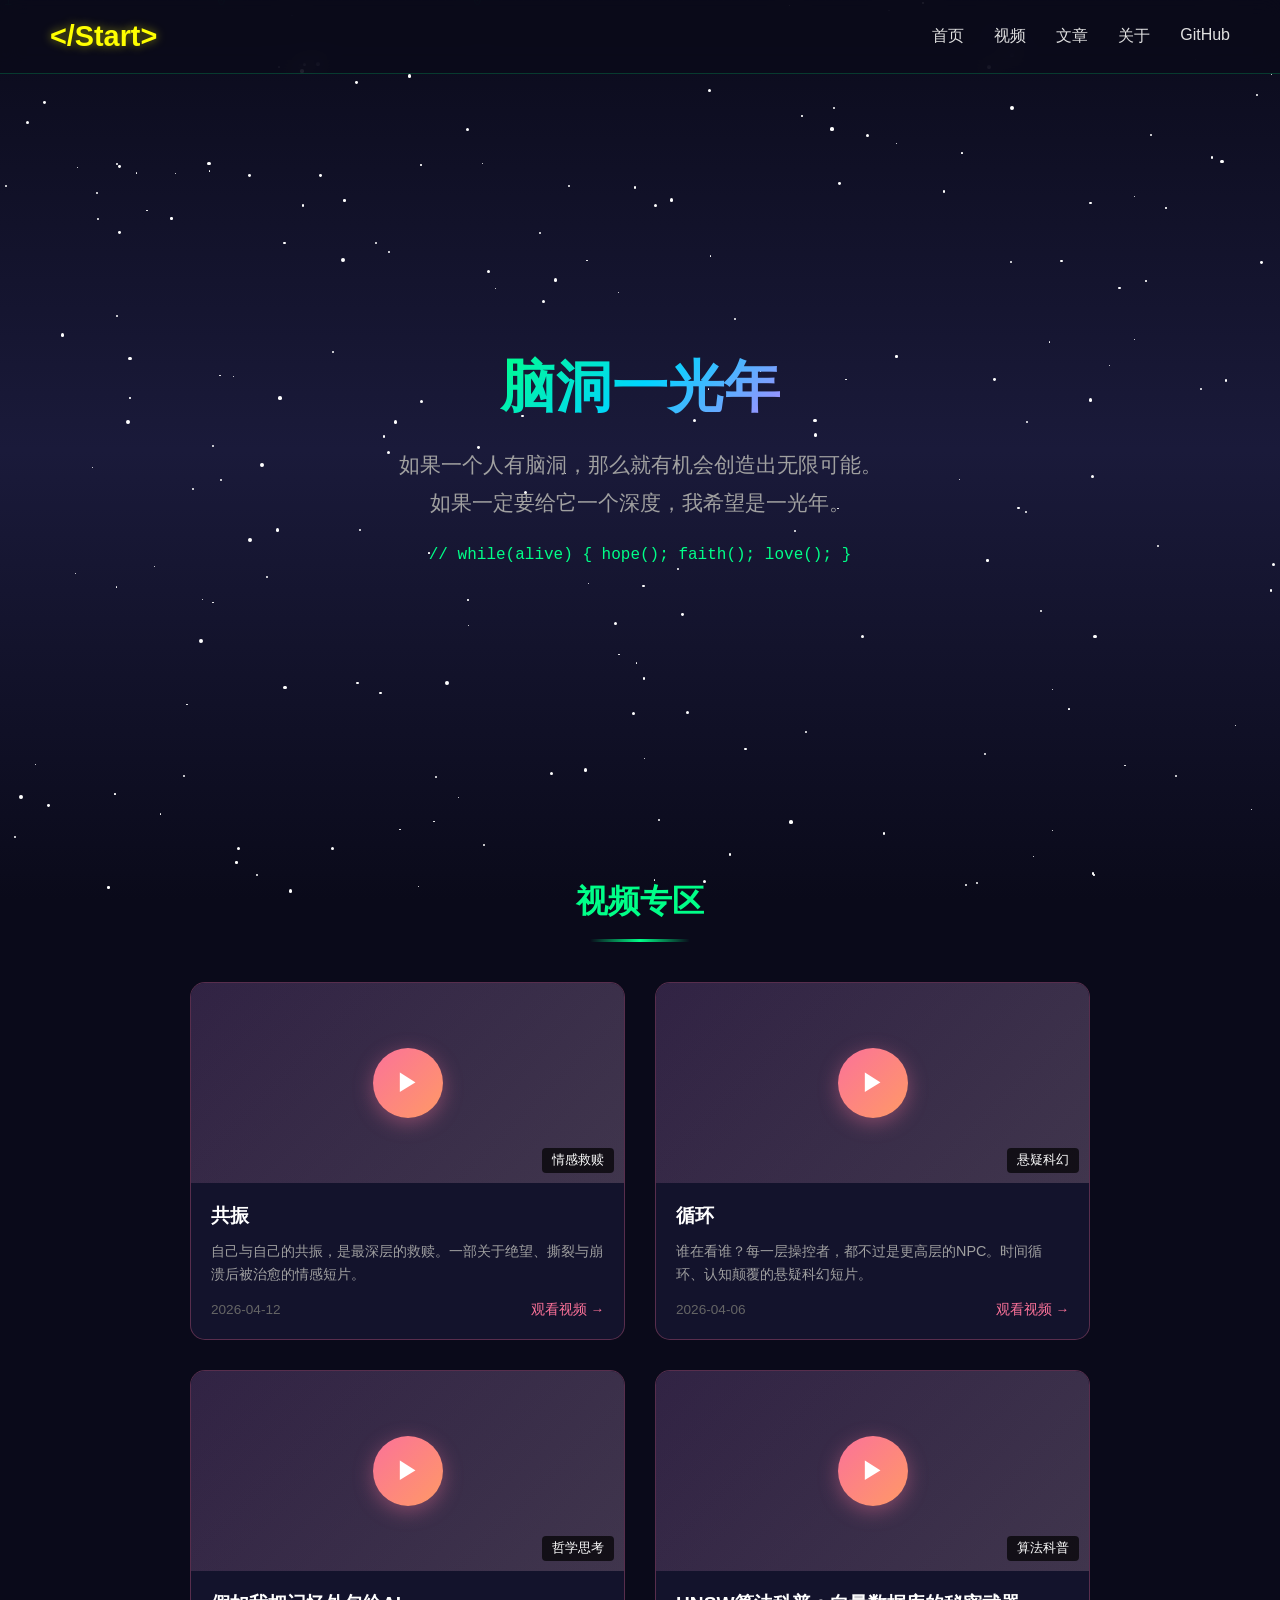
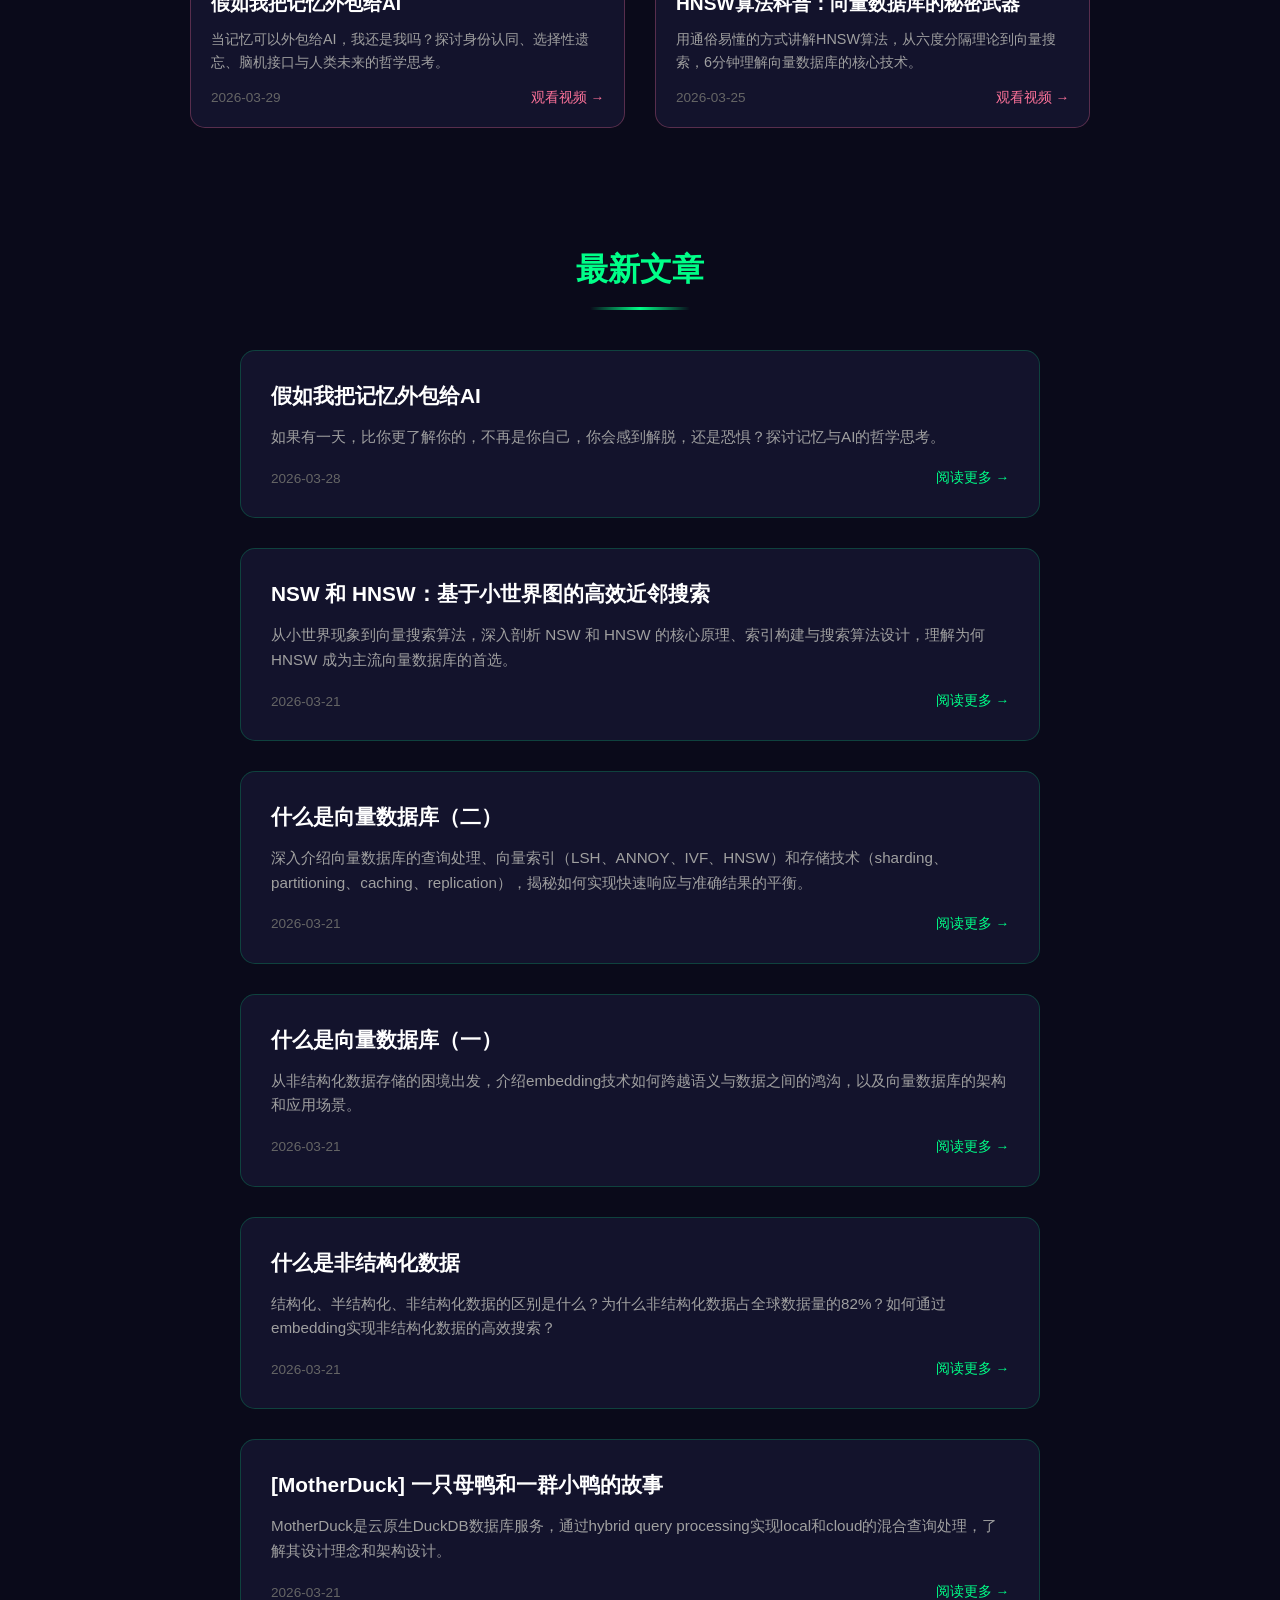
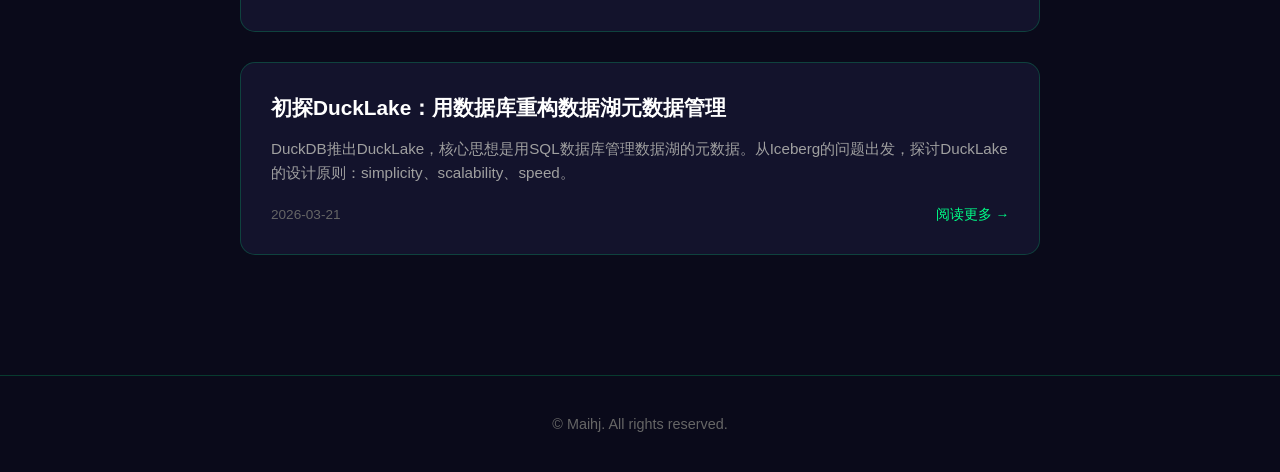
==== commit 65ba0b70: "add video" ====
--- a/index.html
+++ b/index.html
@@ -70,6 +70,34 @@
             <h2 class="section-title">视频专区</h2>
             <div class="videos-grid">
                 <article class="video-card">
+                    <a href="https://www.bilibili.com/video/BV1xFD9BSEcm/" target="_blank" class="video-thumbnail">
+                        <div class="play-icon">▶</div>
+                        <span class="video-duration">情感救赎</span>
+                    </a>
+                    <div class="video-content">
+                        <h3><a href="https://www.bilibili.com/video/BV1xFD9BSEcm/" target="_blank">共振</a></h3>
+                        <p class="summary">自己与自己的共振，是最深层的救赎。一部关于绝望、撕裂与崩溃后被治愈的情感短片。</p>
+                        <div class="meta">
+                            <span class="date">2026-04-12</span>
+                            <a href="https://www.bilibili.com/video/BV1xFD9BSEcm/" target="_blank" class="watch-more">观看视频 →</a>
+                        </div>
+                    </div>
+                </article>
+                <article class="video-card">
+                    <a href="https://www.bilibili.com/video/BV1CYSXB5EeU/" target="_blank" class="video-thumbnail">
+                        <div class="play-icon">▶</div>
+                        <span class="video-duration">悬疑科幻</span>
+                    </a>
+                    <div class="video-content">
+                        <h3><a href="https://www.bilibili.com/video/BV1CYSXB5EeU/" target="_blank">循环</a></h3>
+                        <p class="summary">谁在看谁？每一层操控者，都不过是更高层的NPC。时间循环、认知颠覆的悬疑科幻短片。</p>
+                        <div class="meta">
+                            <span class="date">2026-04-06</span>
+                            <a href="https://www.bilibili.com/video/BV1CYSXB5EeU/" target="_blank" class="watch-more">观看视频 →</a>
+                        </div>
+                    </div>
+                </article>
+                <article class="video-card">
                     <a href="videos/memory_outsourcing_video.html" class="video-thumbnail">
                         <div class="play-icon">▶</div>
                         <span class="video-duration">哲学思考</span>
--- a/css/style.css
+++ b/css/style.css
@@ -319,9 +319,11 @@
 
 .videos-grid {
     display: flex !important;
-    flex-wrap: nowrap;
+    flex-wrap: wrap;
     justify-content: center;
     gap: 30px;
+    max-width: 900px;
+    margin: 0 auto;
 }
 
 .video-card {
@@ -330,8 +332,8 @@
     border-radius: 15px;
     overflow: hidden;
     transition: all 0.3s ease;
-    width: 400px;
-    min-width: 400px;
+    width: calc(50% - 15px);
+    min-width: 280px;
 }
 
 .video-card:hover {
@@ -659,7 +661,7 @@
 }
 
 /* Responsive Design */
-@media (max-width: 768px) {
+@media (max-width: 600px) {
     .navbar {
         padding: 15px 20px;
     }
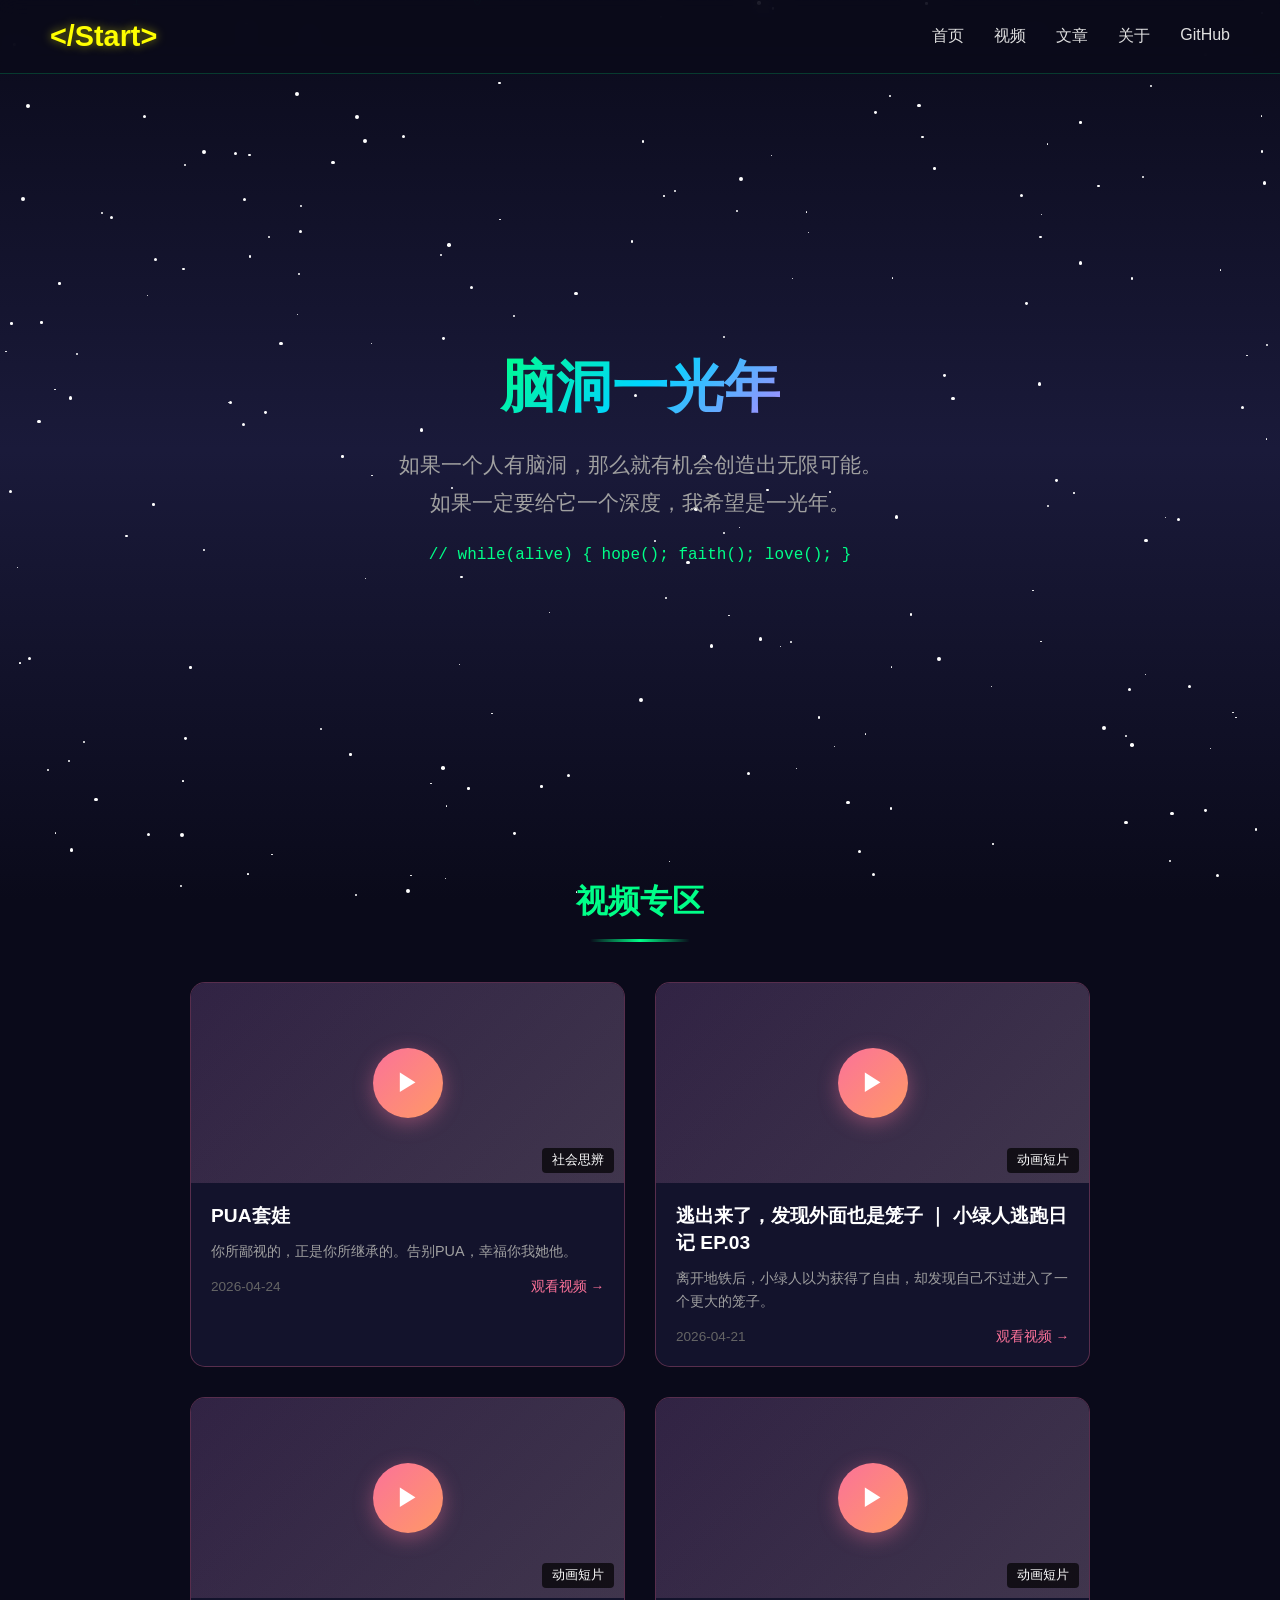
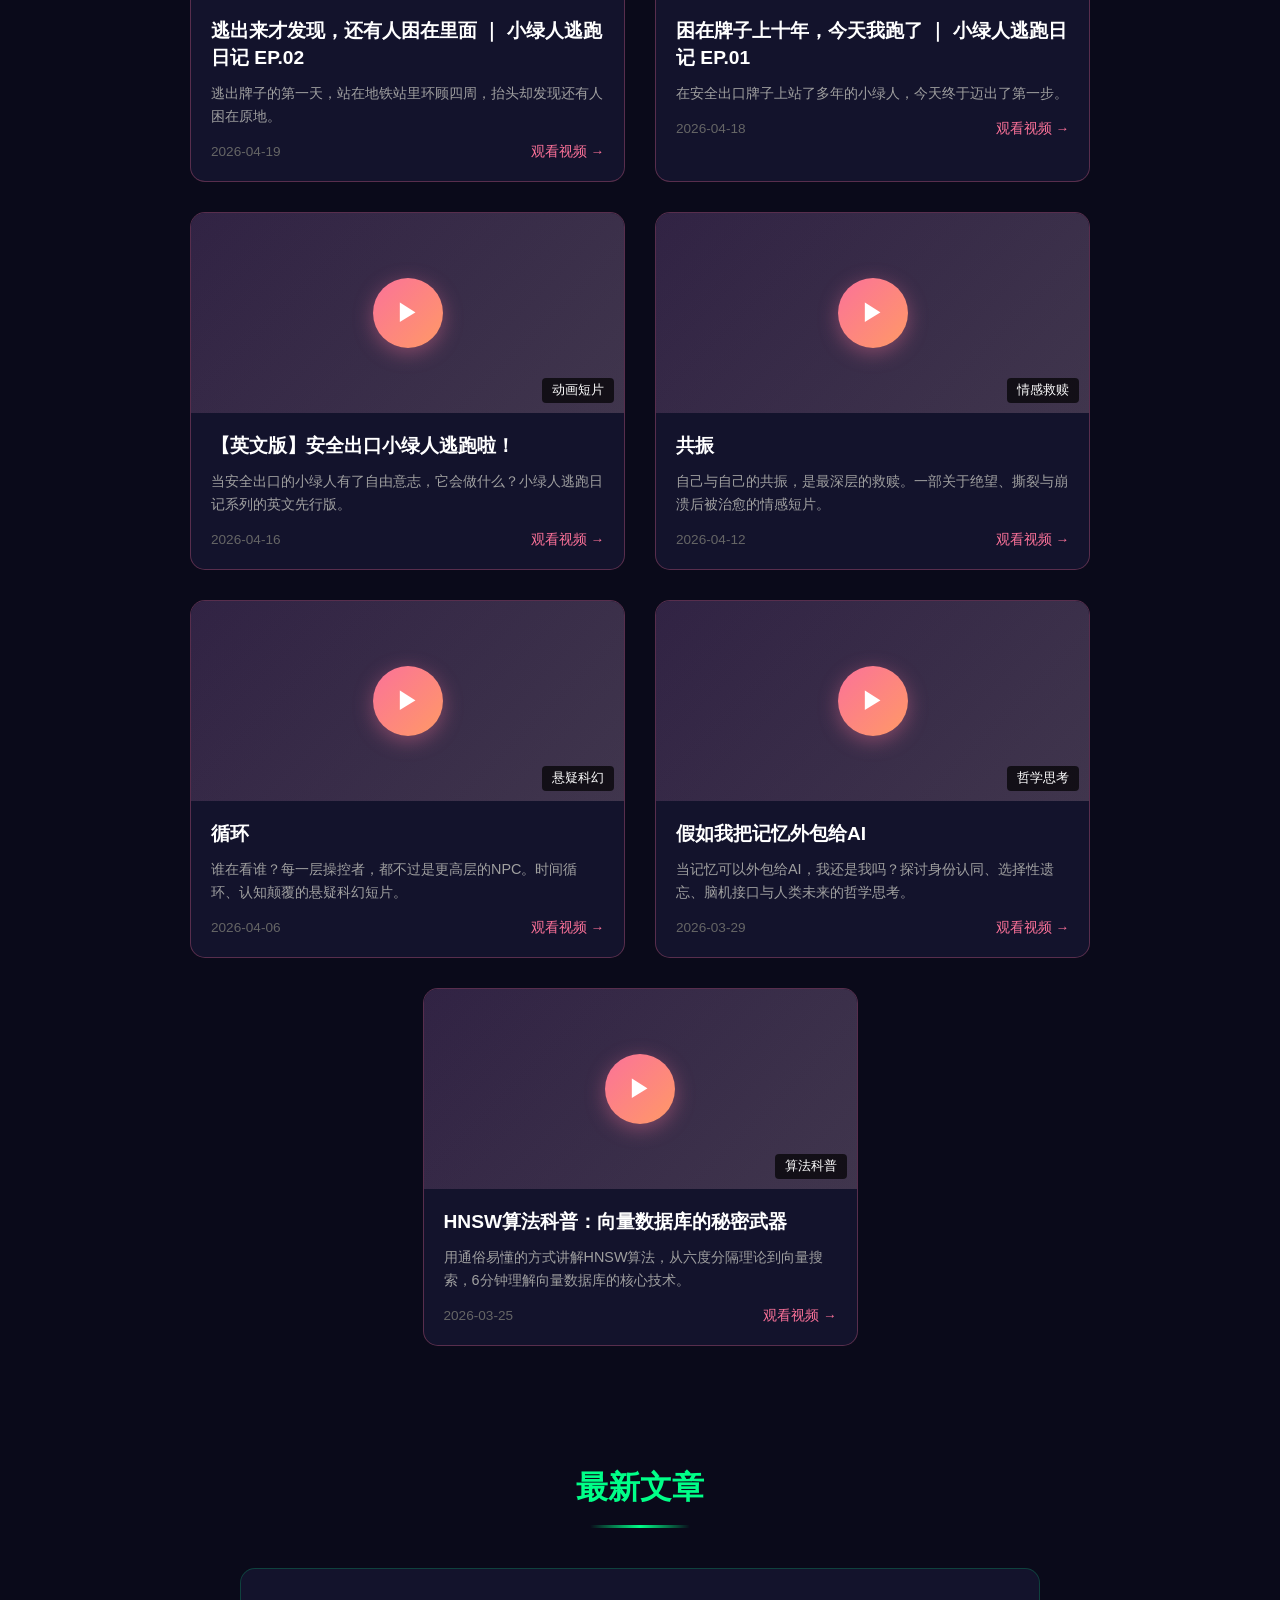
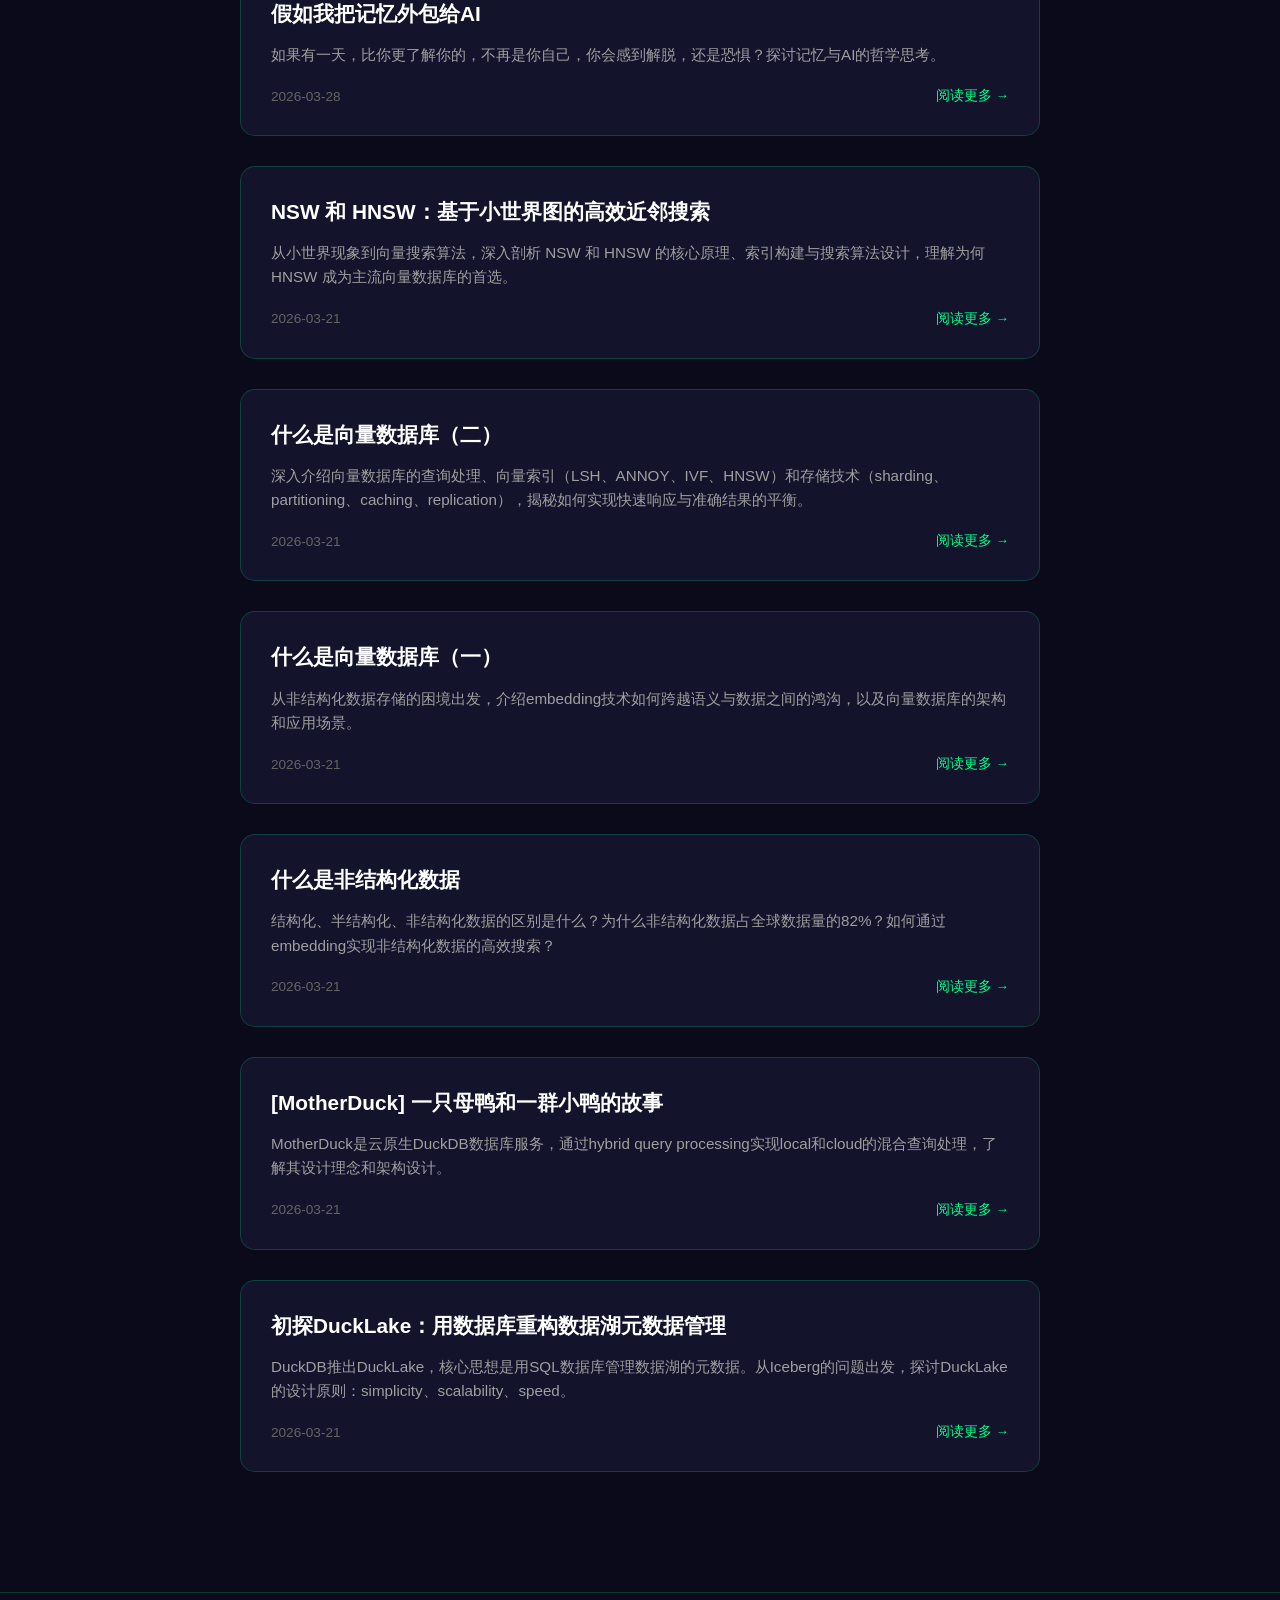
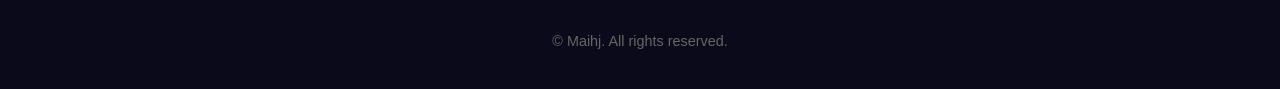
==== commit f7dd7d04: "add video" ====
--- a/index.html
+++ b/index.html
@@ -70,6 +70,76 @@
             <h2 class="section-title">视频专区</h2>
             <div class="videos-grid">
                 <article class="video-card">
+                    <a href="https://www.bilibili.com/video/BV1fvojBQEEg/" target="_blank" class="video-thumbnail">
+                        <div class="play-icon">▶</div>
+                        <span class="video-duration">社会思辨</span>
+                    </a>
+                    <div class="video-content">
+                        <h3><a href="https://www.bilibili.com/video/BV1fvojBQEEg/" target="_blank">PUA套娃</a></h3>
+                        <p class="summary">你所鄙视的，正是你所继承的。告别PUA，幸福你我她他。</p>
+                        <div class="meta">
+                            <span class="date">2026-04-24</span>
+                            <a href="https://www.bilibili.com/video/BV1fvojBQEEg/" target="_blank" class="watch-more">观看视频 →</a>
+                        </div>
+                    </div>
+                </article>
+                <article class="video-card">
+                    <a href="https://www.bilibili.com/video/BV1y7dSBnEFH/" target="_blank" class="video-thumbnail">
+                        <div class="play-icon">▶</div>
+                        <span class="video-duration">动画短片</span>
+                    </a>
+                    <div class="video-content">
+                        <h3><a href="https://www.bilibili.com/video/BV1y7dSBnEFH/" target="_blank">逃出来了，发现外面也是笼子 ｜ 小绿人逃跑日记 EP.03</a></h3>
+                        <p class="summary">离开地铁后，小绿人以为获得了自由，却发现自己不过进入了一个更大的笼子。</p>
+                        <div class="meta">
+                            <span class="date">2026-04-21</span>
+                            <a href="https://www.bilibili.com/video/BV1y7dSBnEFH/" target="_blank" class="watch-more">观看视频 →</a>
+                        </div>
+                    </div>
+                </article>
+                <article class="video-card">
+                    <a href="https://www.bilibili.com/video/BV1z6dWBBEYx/" target="_blank" class="video-thumbnail">
+                        <div class="play-icon">▶</div>
+                        <span class="video-duration">动画短片</span>
+                    </a>
+                    <div class="video-content">
+                        <h3><a href="https://www.bilibili.com/video/BV1z6dWBBEYx/" target="_blank">逃出来才发现，还有人困在里面 ｜ 小绿人逃跑日记 EP.02</a></h3>
+                        <p class="summary">逃出牌子的第一天，站在地铁站里环顾四周，抬头却发现还有人困在原地。</p>
+                        <div class="meta">
+                            <span class="date">2026-04-19</span>
+                            <a href="https://www.bilibili.com/video/BV1z6dWBBEYx/" target="_blank" class="watch-more">观看视频 →</a>
+                        </div>
+                    </div>
+                </article>
+                <article class="video-card">
+                    <a href="https://www.bilibili.com/video/BV1b2dLBaES7/" target="_blank" class="video-thumbnail">
+                        <div class="play-icon">▶</div>
+                        <span class="video-duration">动画短片</span>
+                    </a>
+                    <div class="video-content">
+                        <h3><a href="https://www.bilibili.com/video/BV1b2dLBaES7/" target="_blank">困在牌子上十年，今天我跑了 ｜ 小绿人逃跑日记 EP.01</a></h3>
+                        <p class="summary">在安全出口牌子上站了多年的小绿人，今天终于迈出了第一步。</p>
+                        <div class="meta">
+                            <span class="date">2026-04-18</span>
+                            <a href="https://www.bilibili.com/video/BV1b2dLBaES7/" target="_blank" class="watch-more">观看视频 →</a>
+                        </div>
+                    </div>
+                </article>
+                <article class="video-card">
+                    <a href="https://www.bilibili.com/video/BV1rddeBMEFg/" target="_blank" class="video-thumbnail">
+                        <div class="play-icon">▶</div>
+                        <span class="video-duration">动画短片</span>
+                    </a>
+                    <div class="video-content">
+                        <h3><a href="https://www.bilibili.com/video/BV1rddeBMEFg/" target="_blank">【英文版】安全出口小绿人逃跑啦！</a></h3>
+                        <p class="summary">当安全出口的小绿人有了自由意志，它会做什么？小绿人逃跑日记系列的英文先行版。</p>
+                        <div class="meta">
+                            <span class="date">2026-04-16</span>
+                            <a href="https://www.bilibili.com/video/BV1rddeBMEFg/" target="_blank" class="watch-more">观看视频 →</a>
+                        </div>
+                    </div>
+                </article>
+                <article class="video-card">
                     <a href="https://www.bilibili.com/video/BV1xFD9BSEcm/" target="_blank" class="video-thumbnail">
                         <div class="play-icon">▶</div>
                         <span class="video-duration">情感救赎</span>
